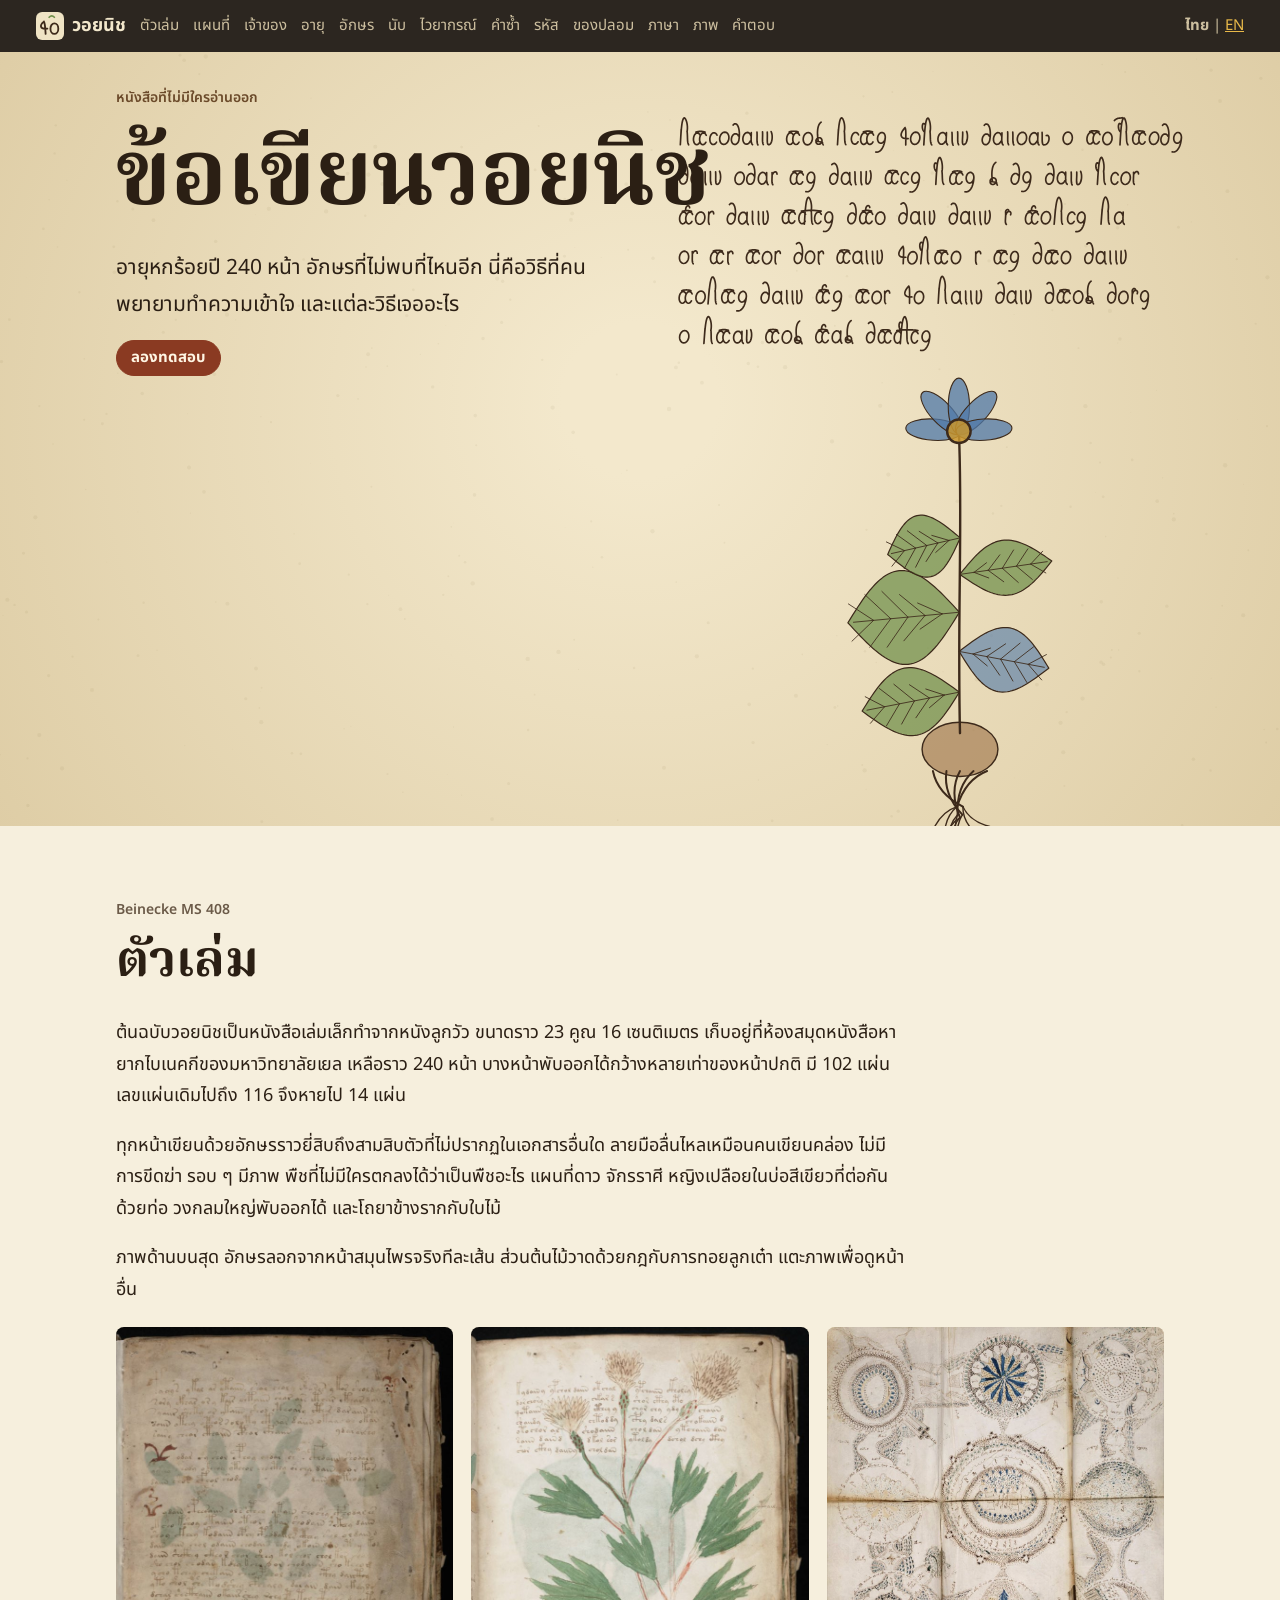
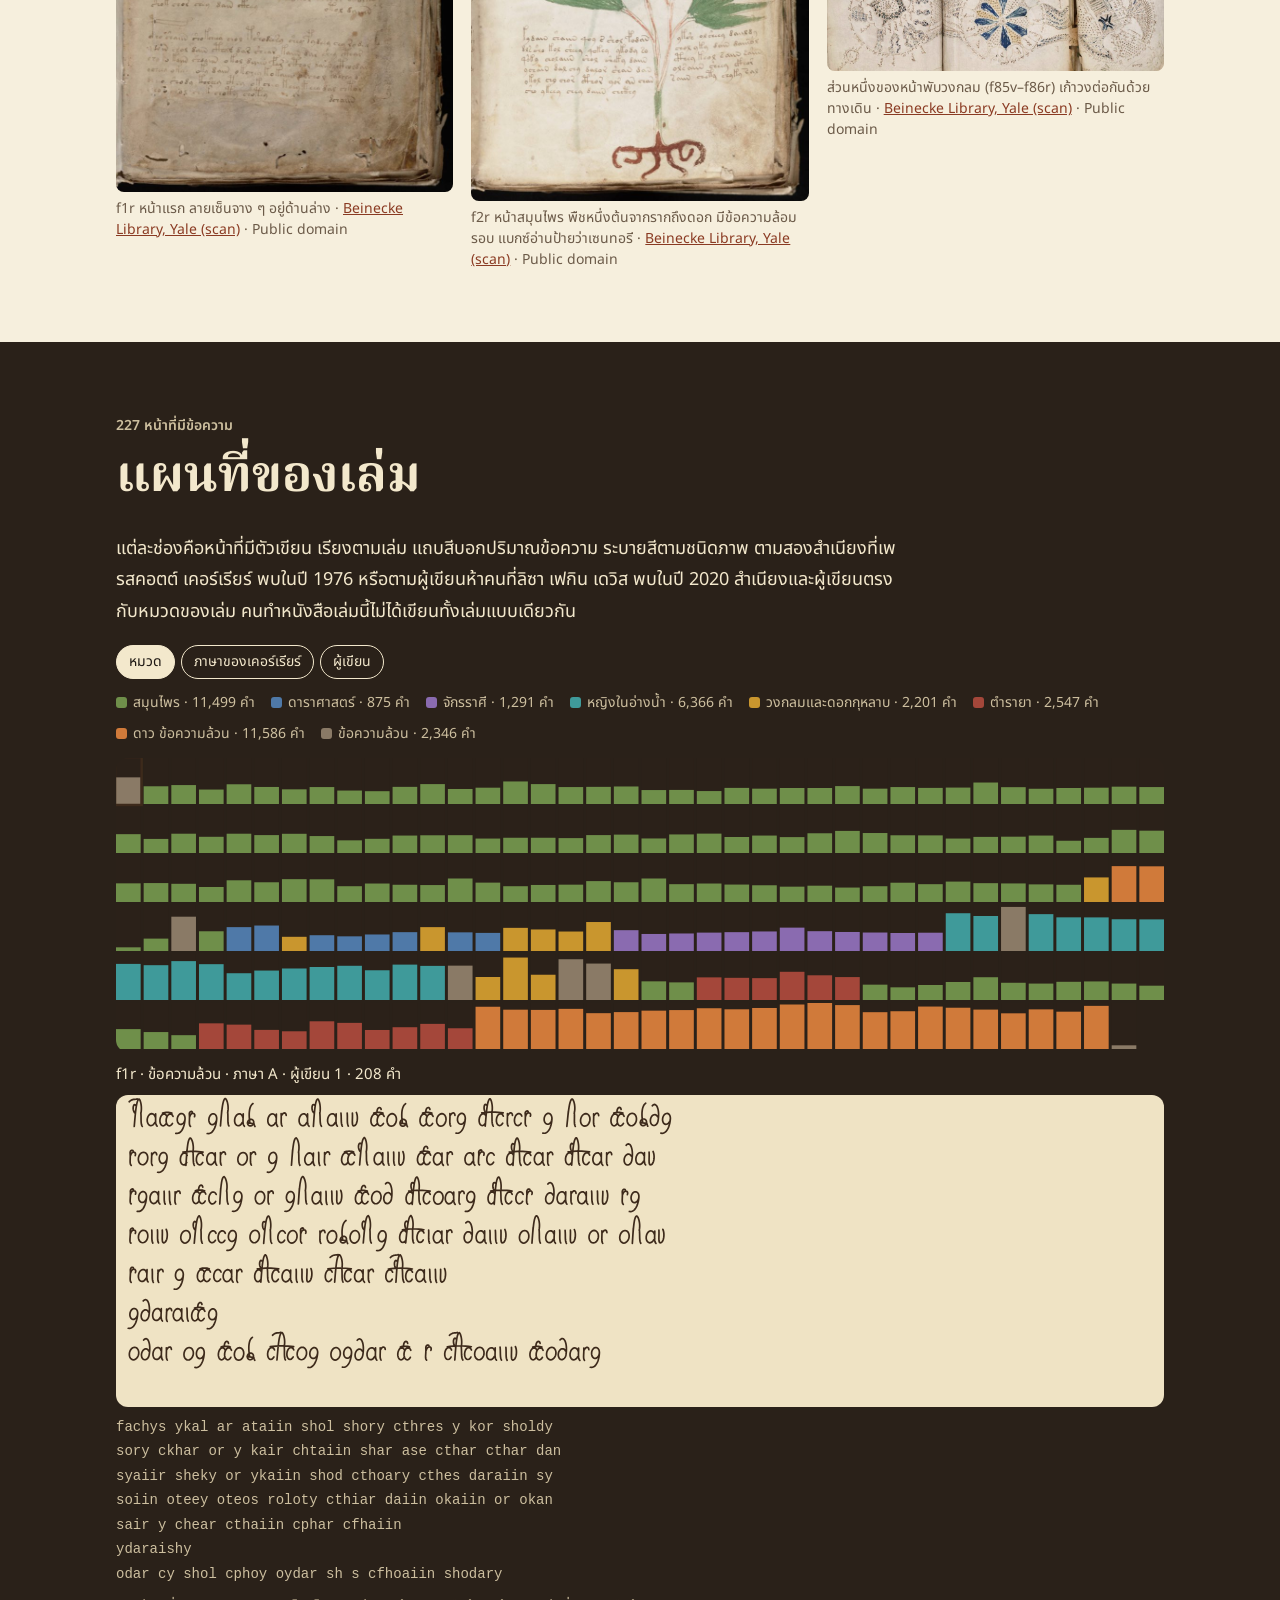
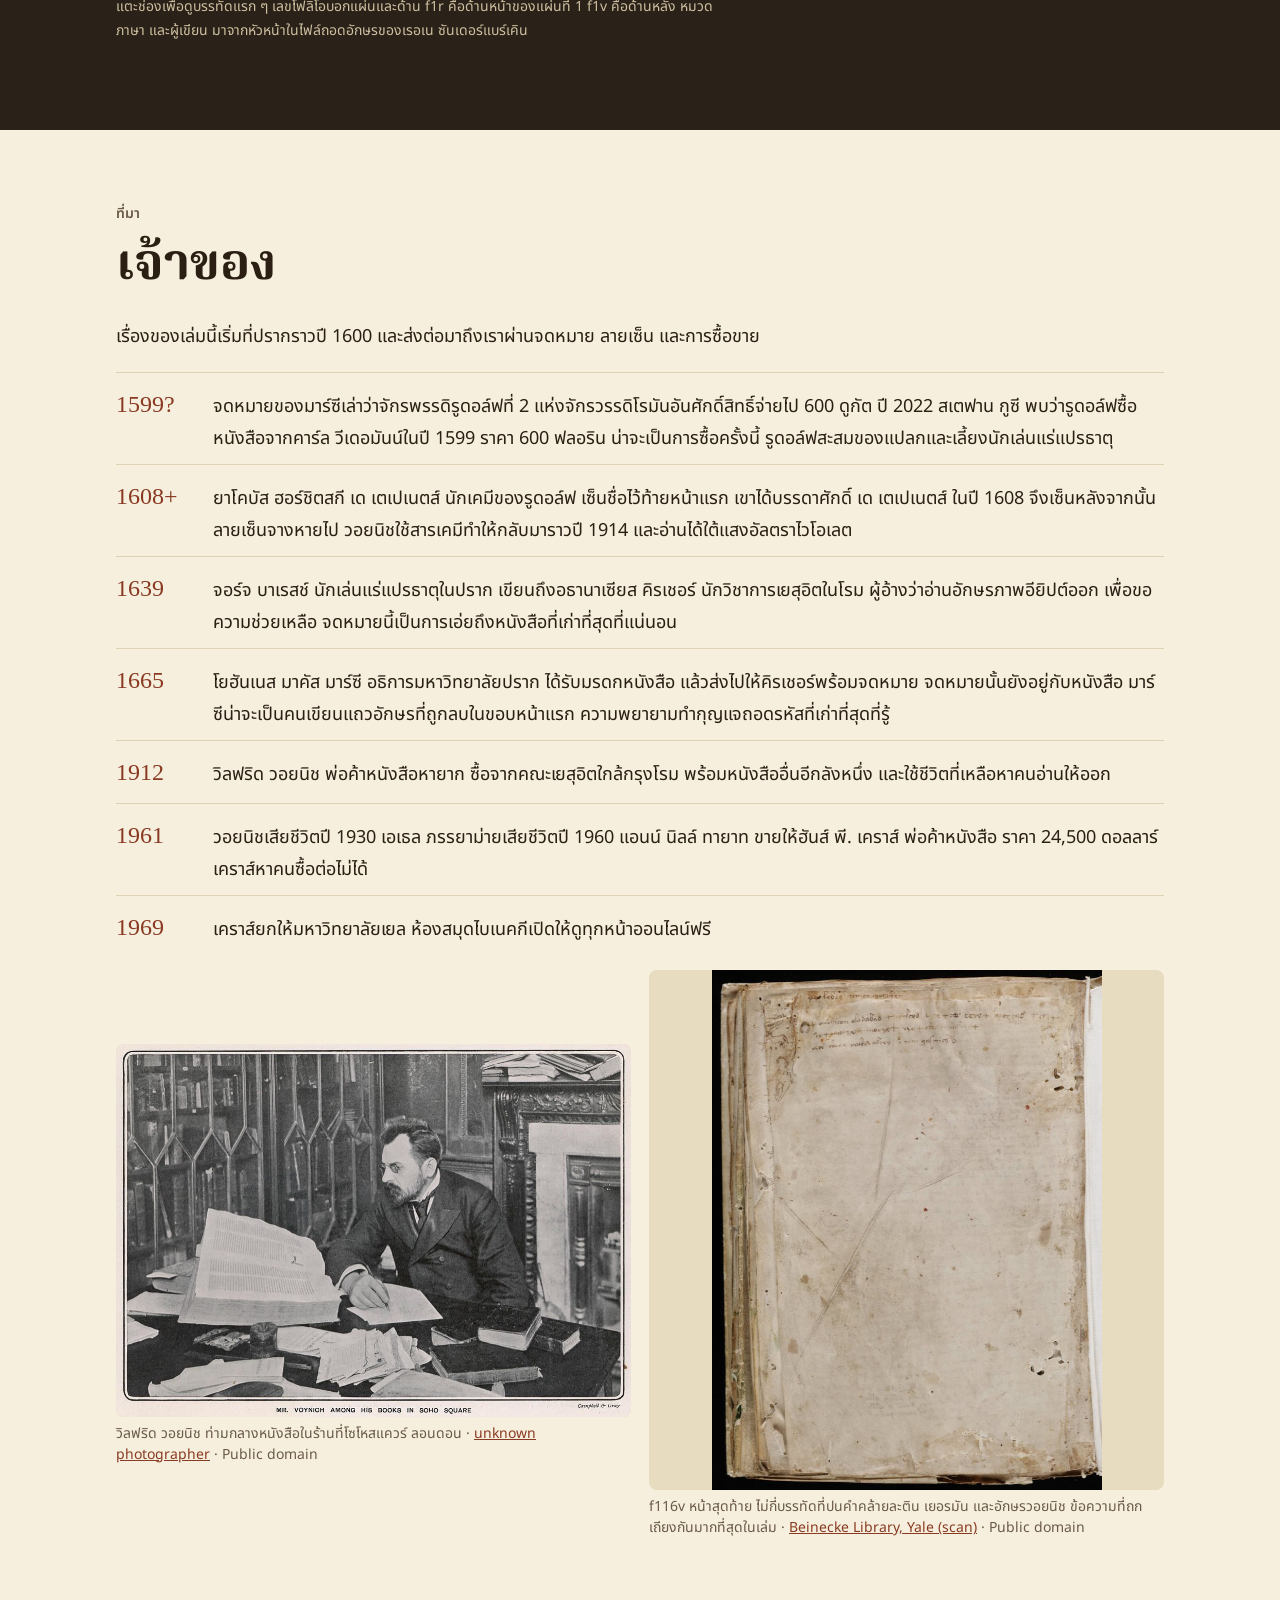
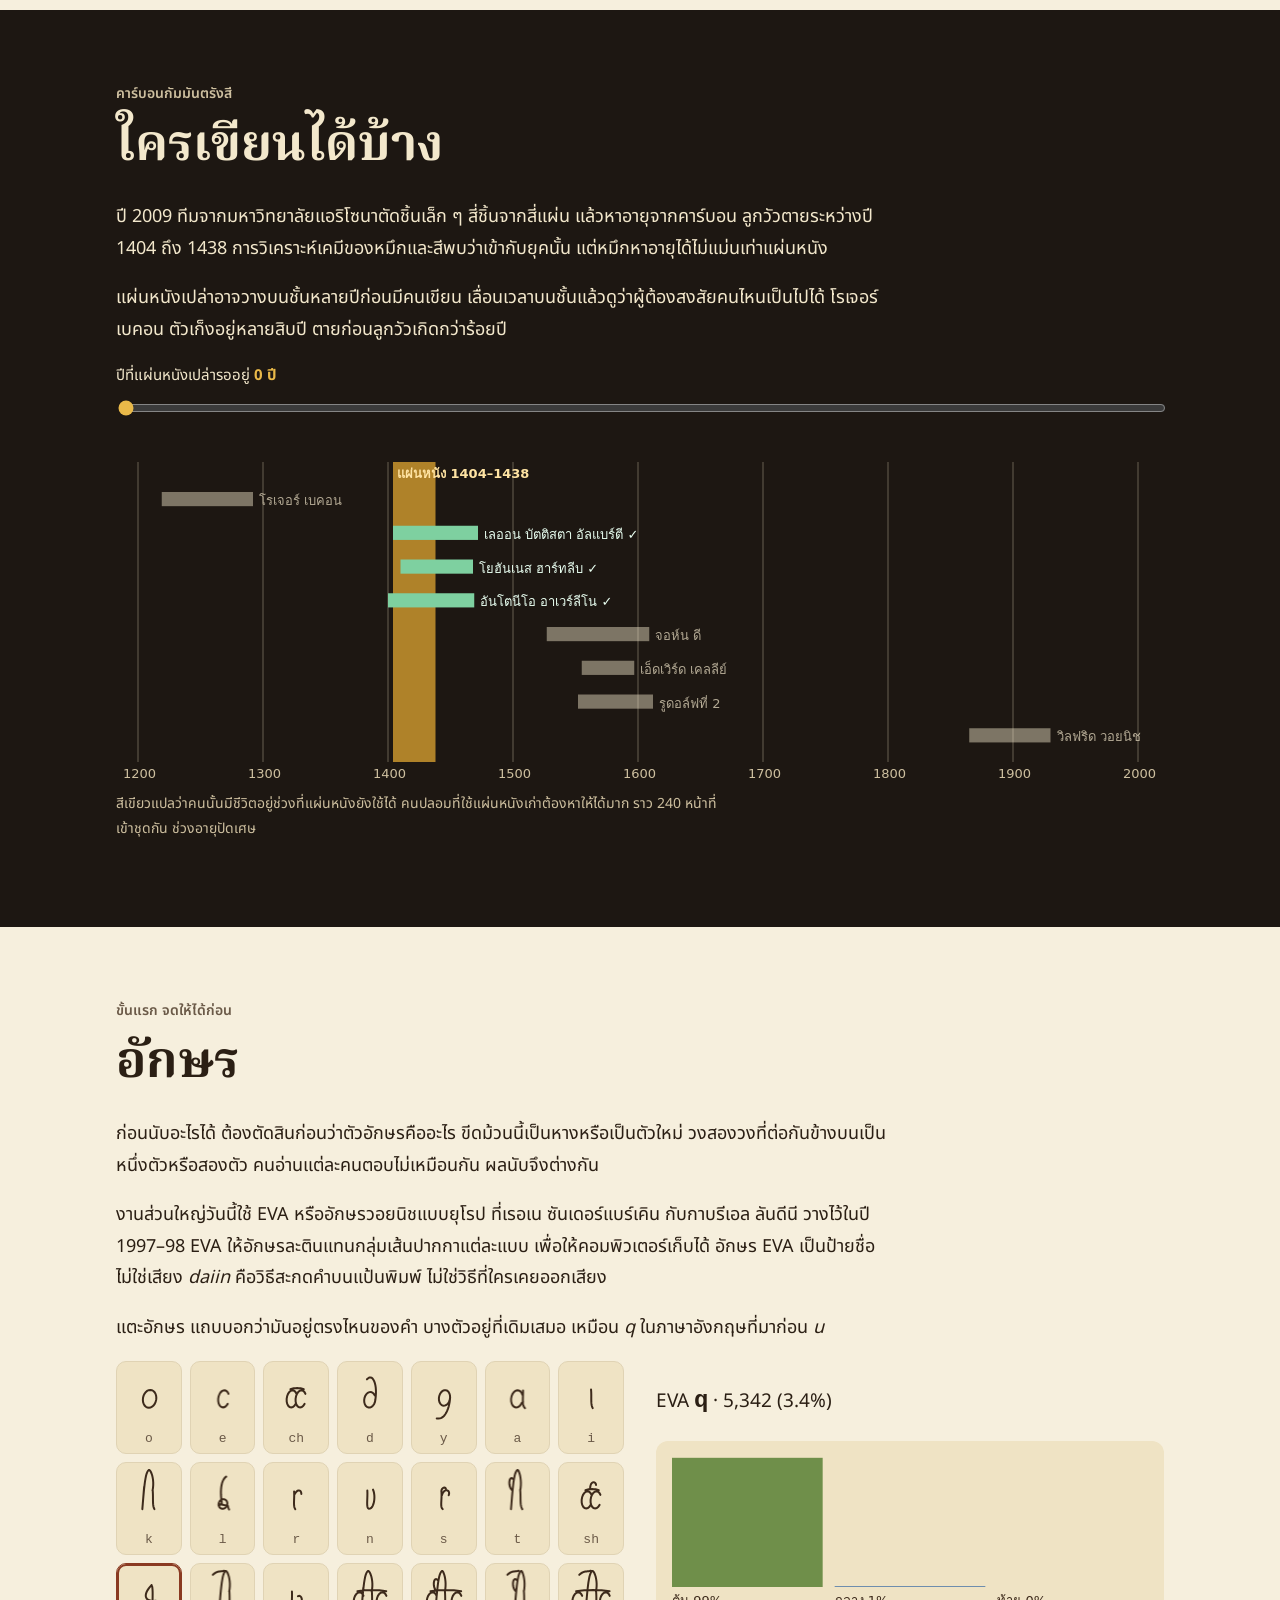
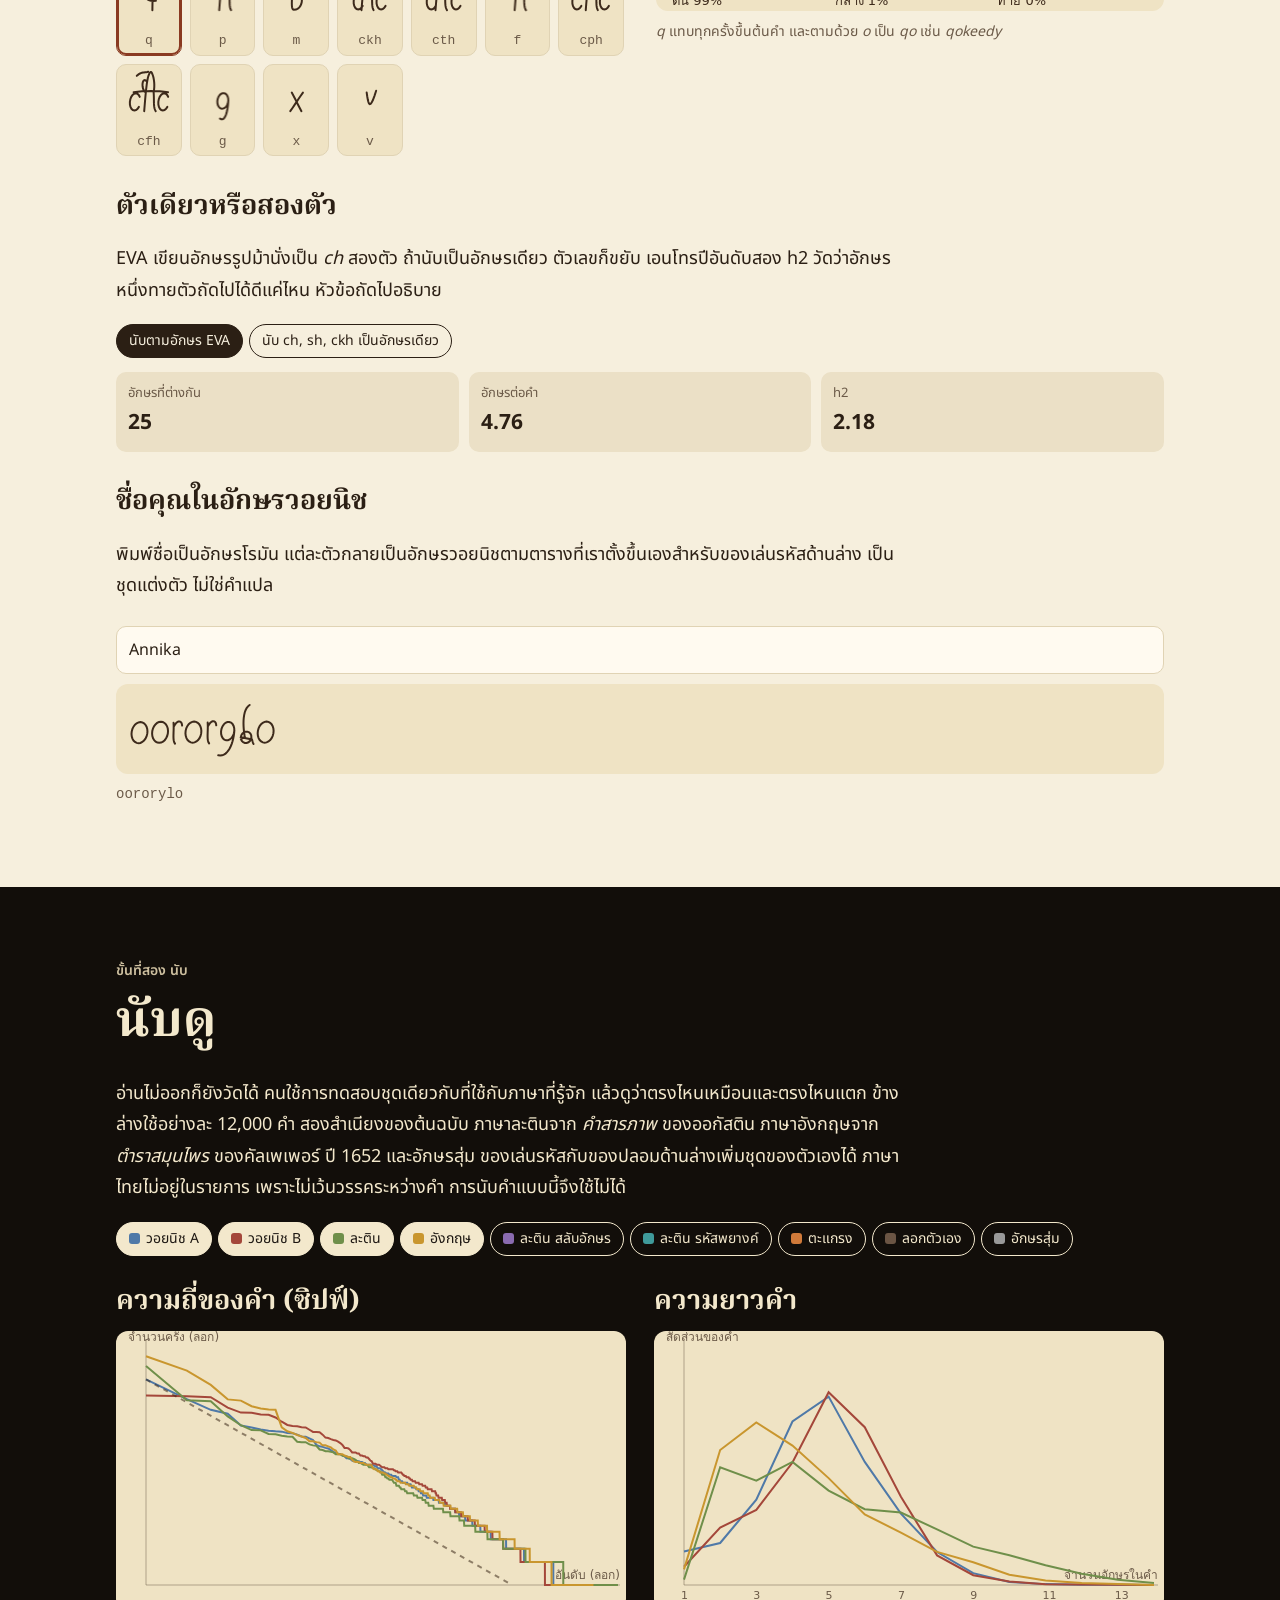
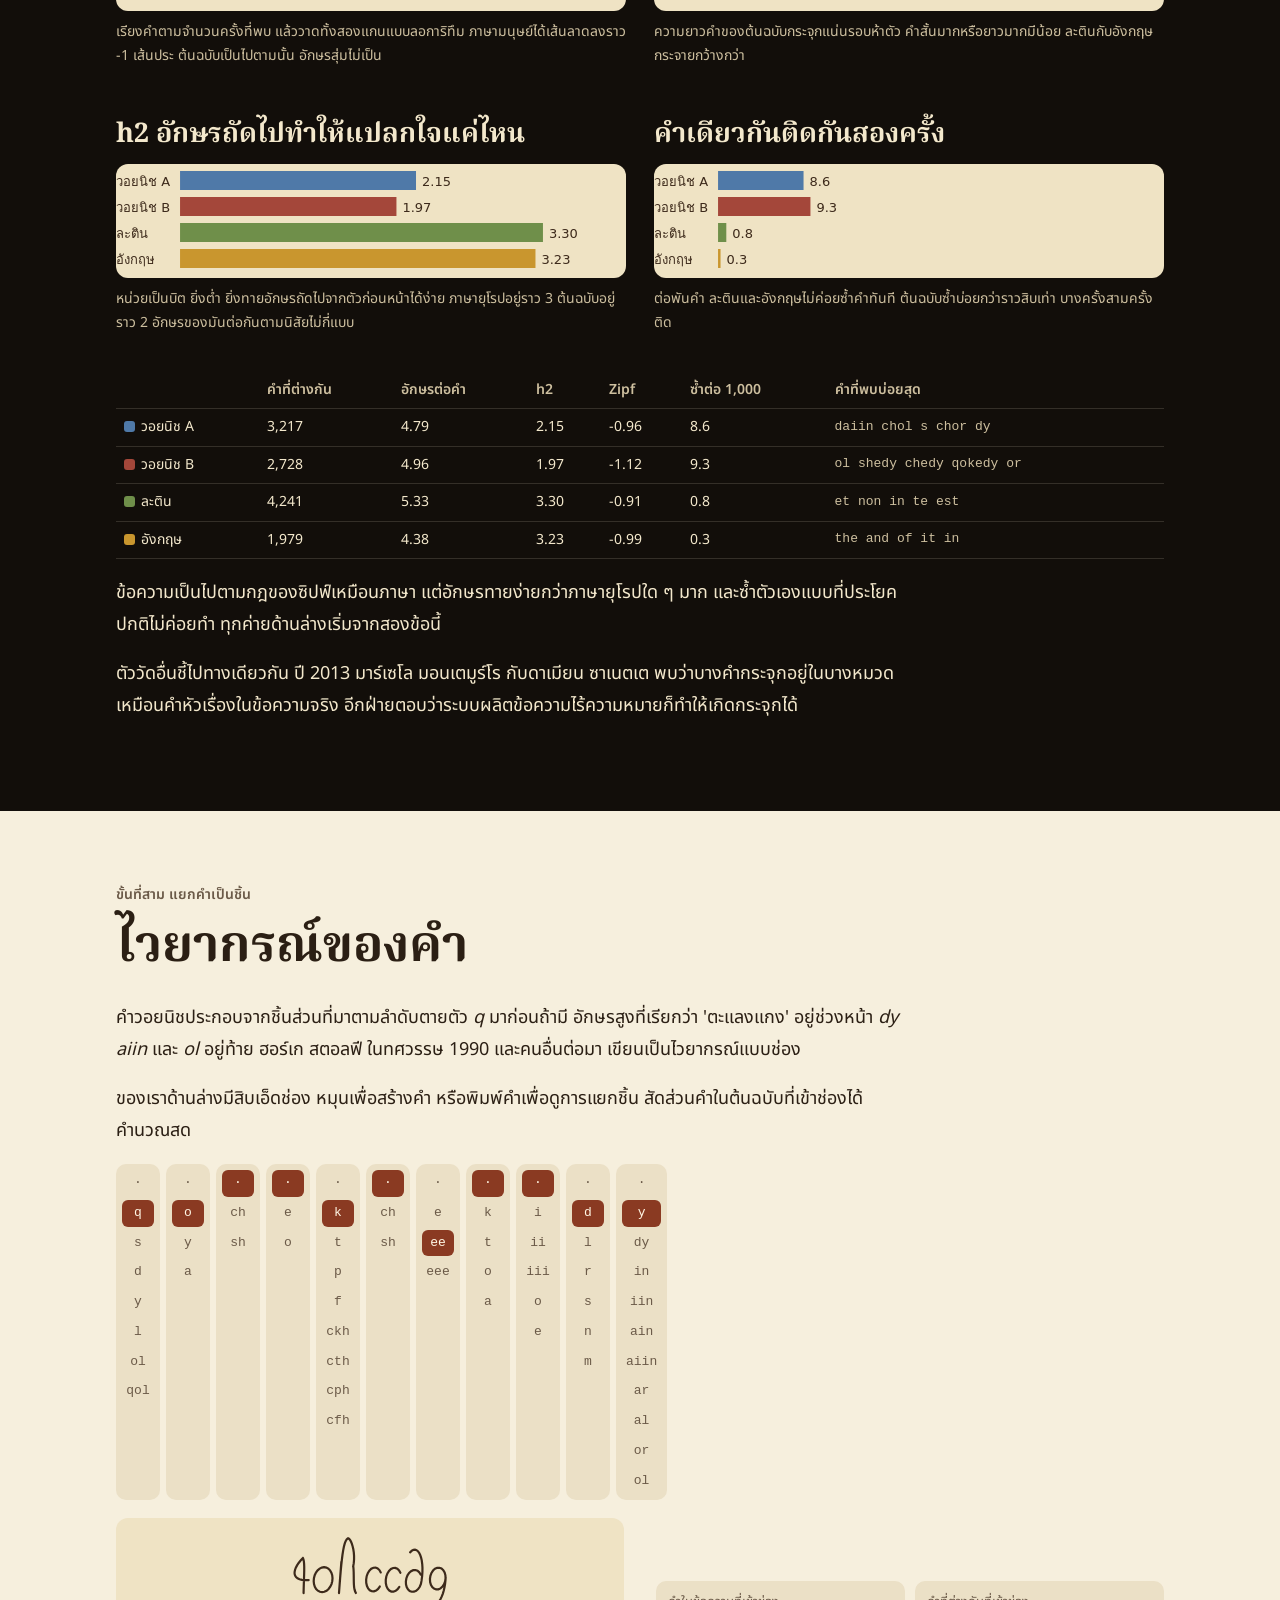
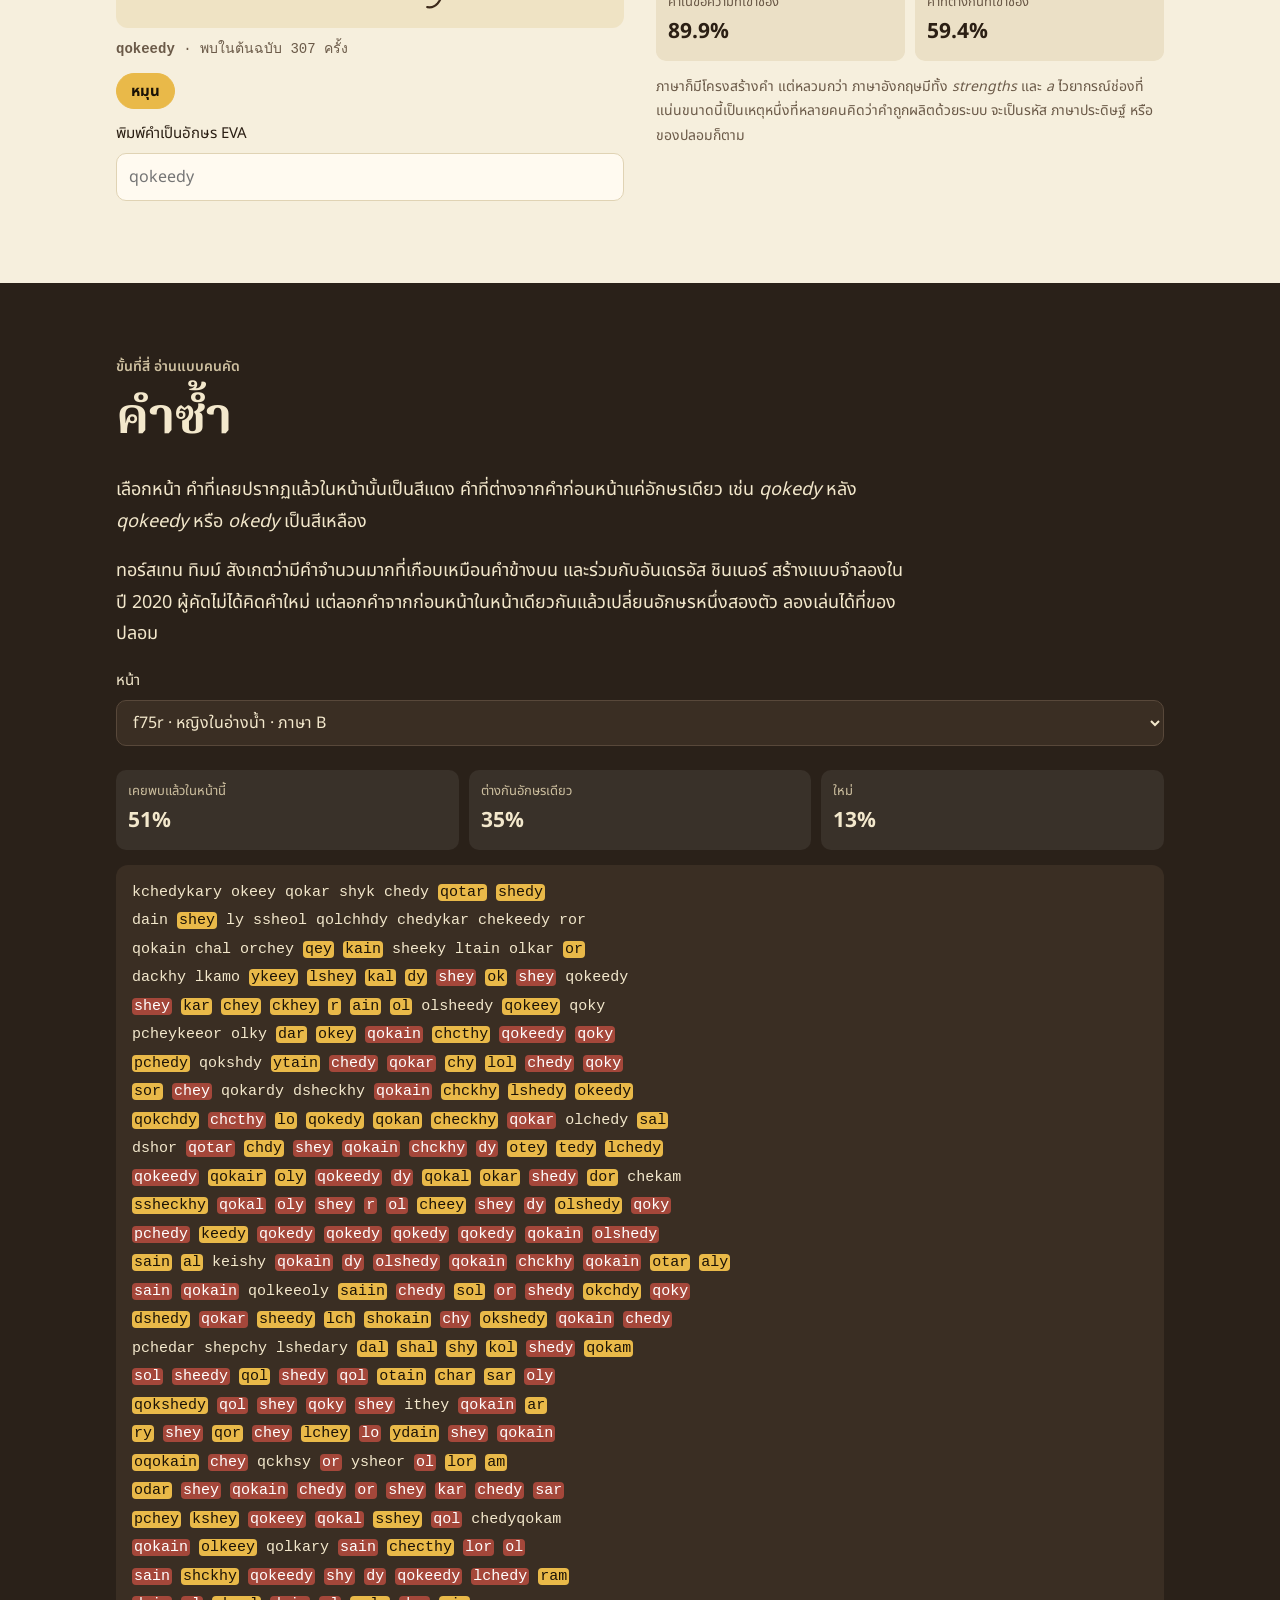
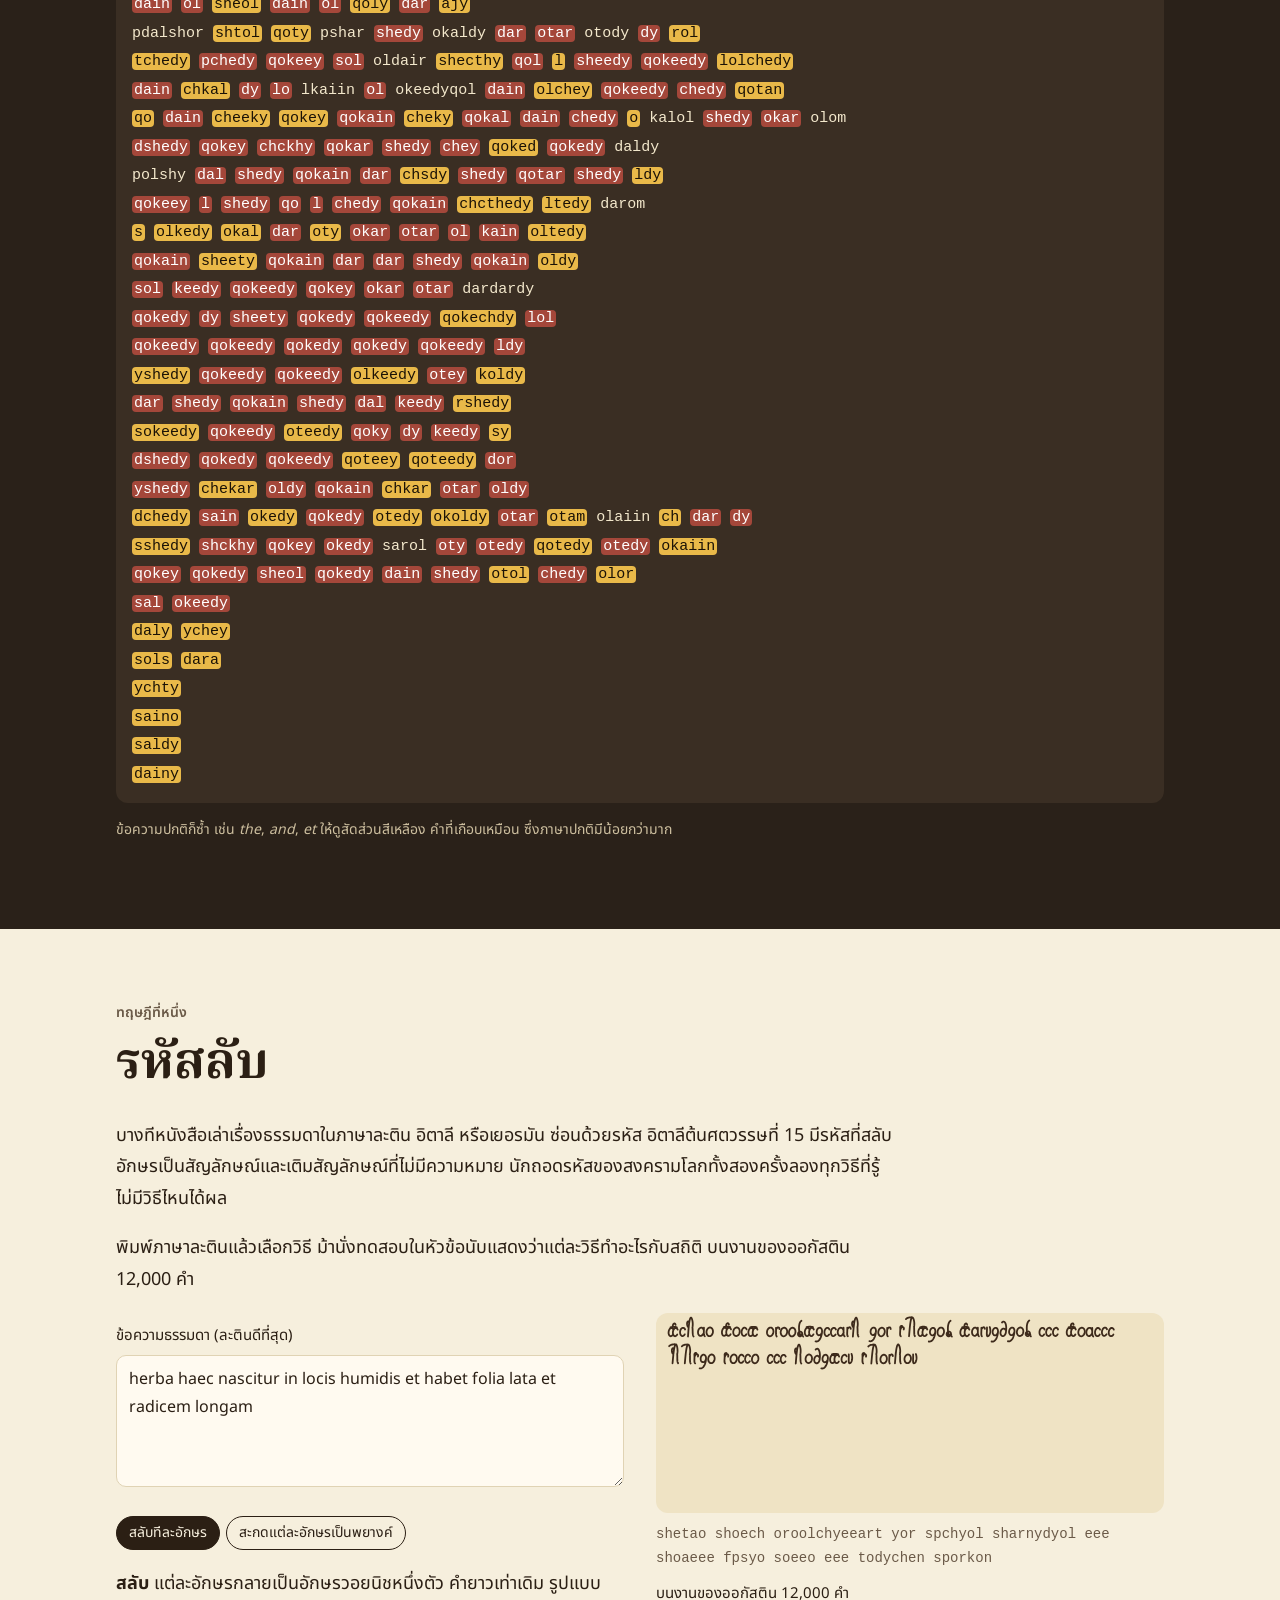
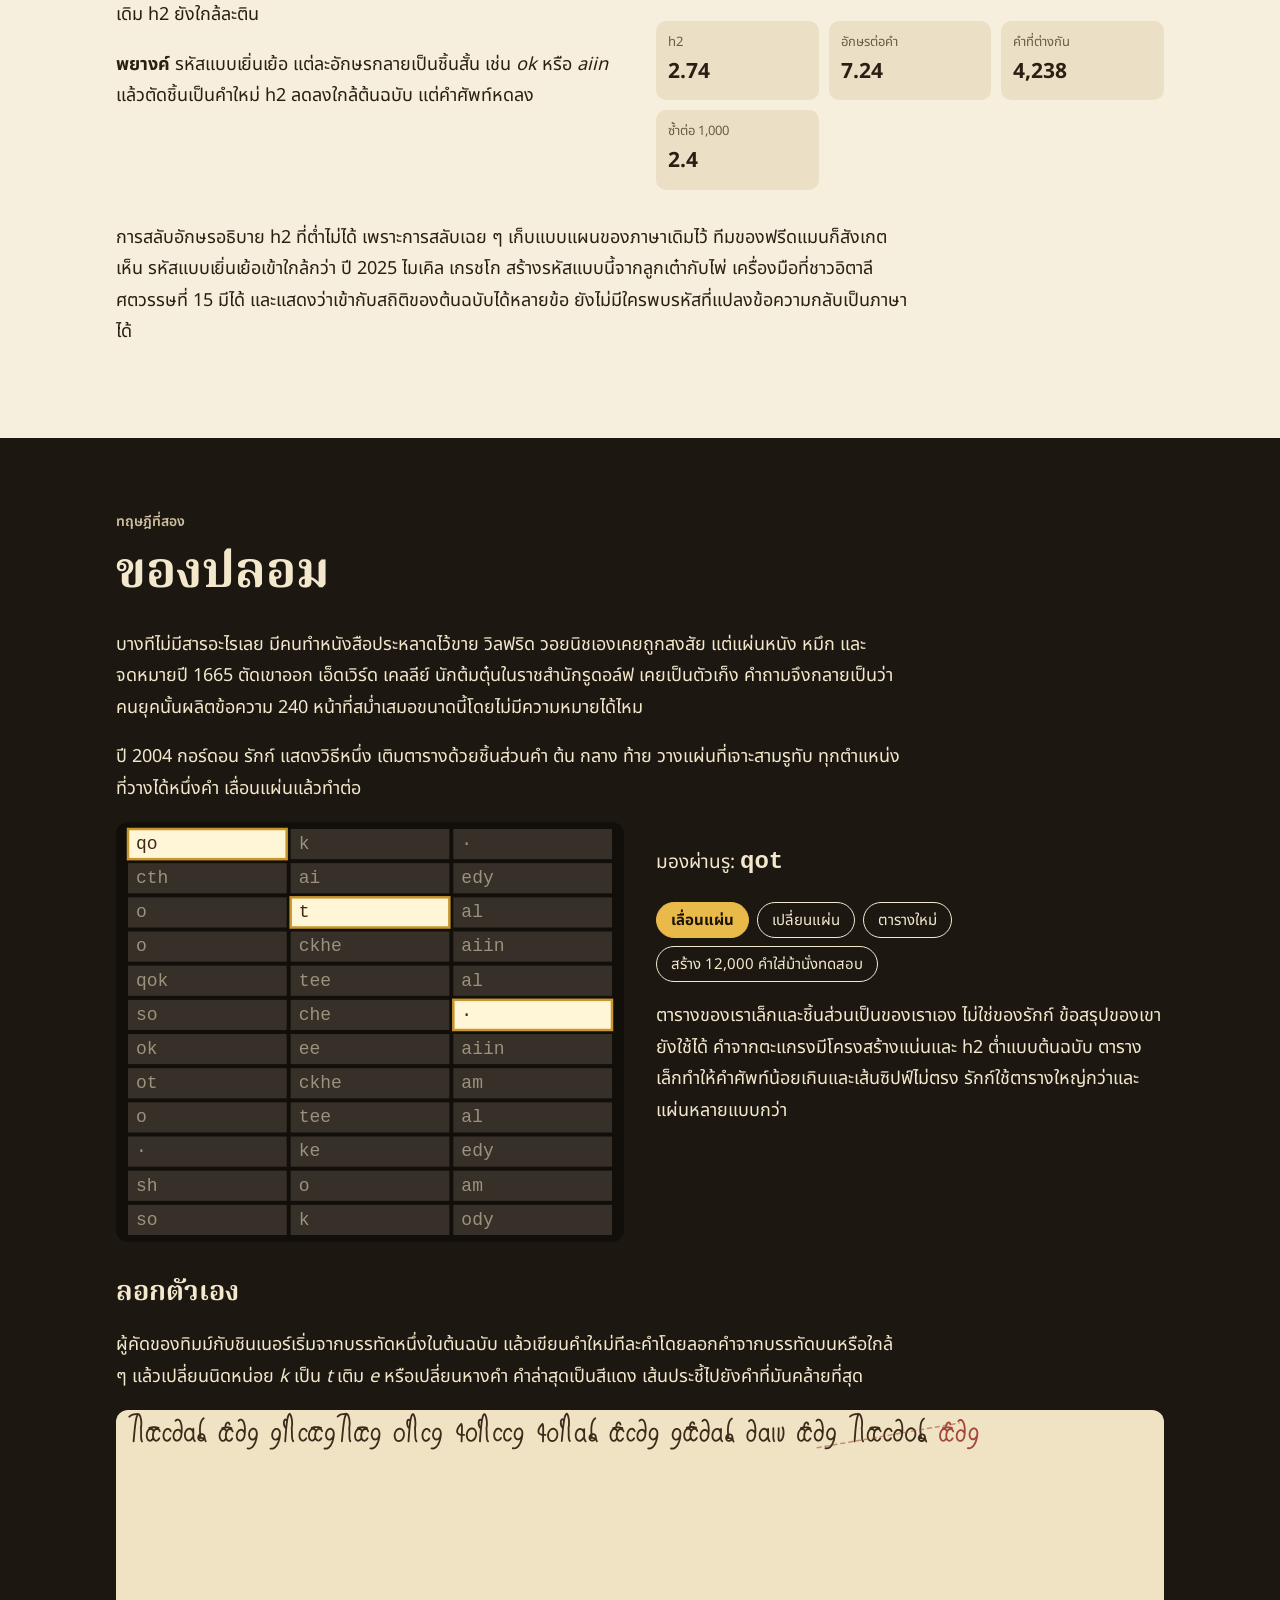
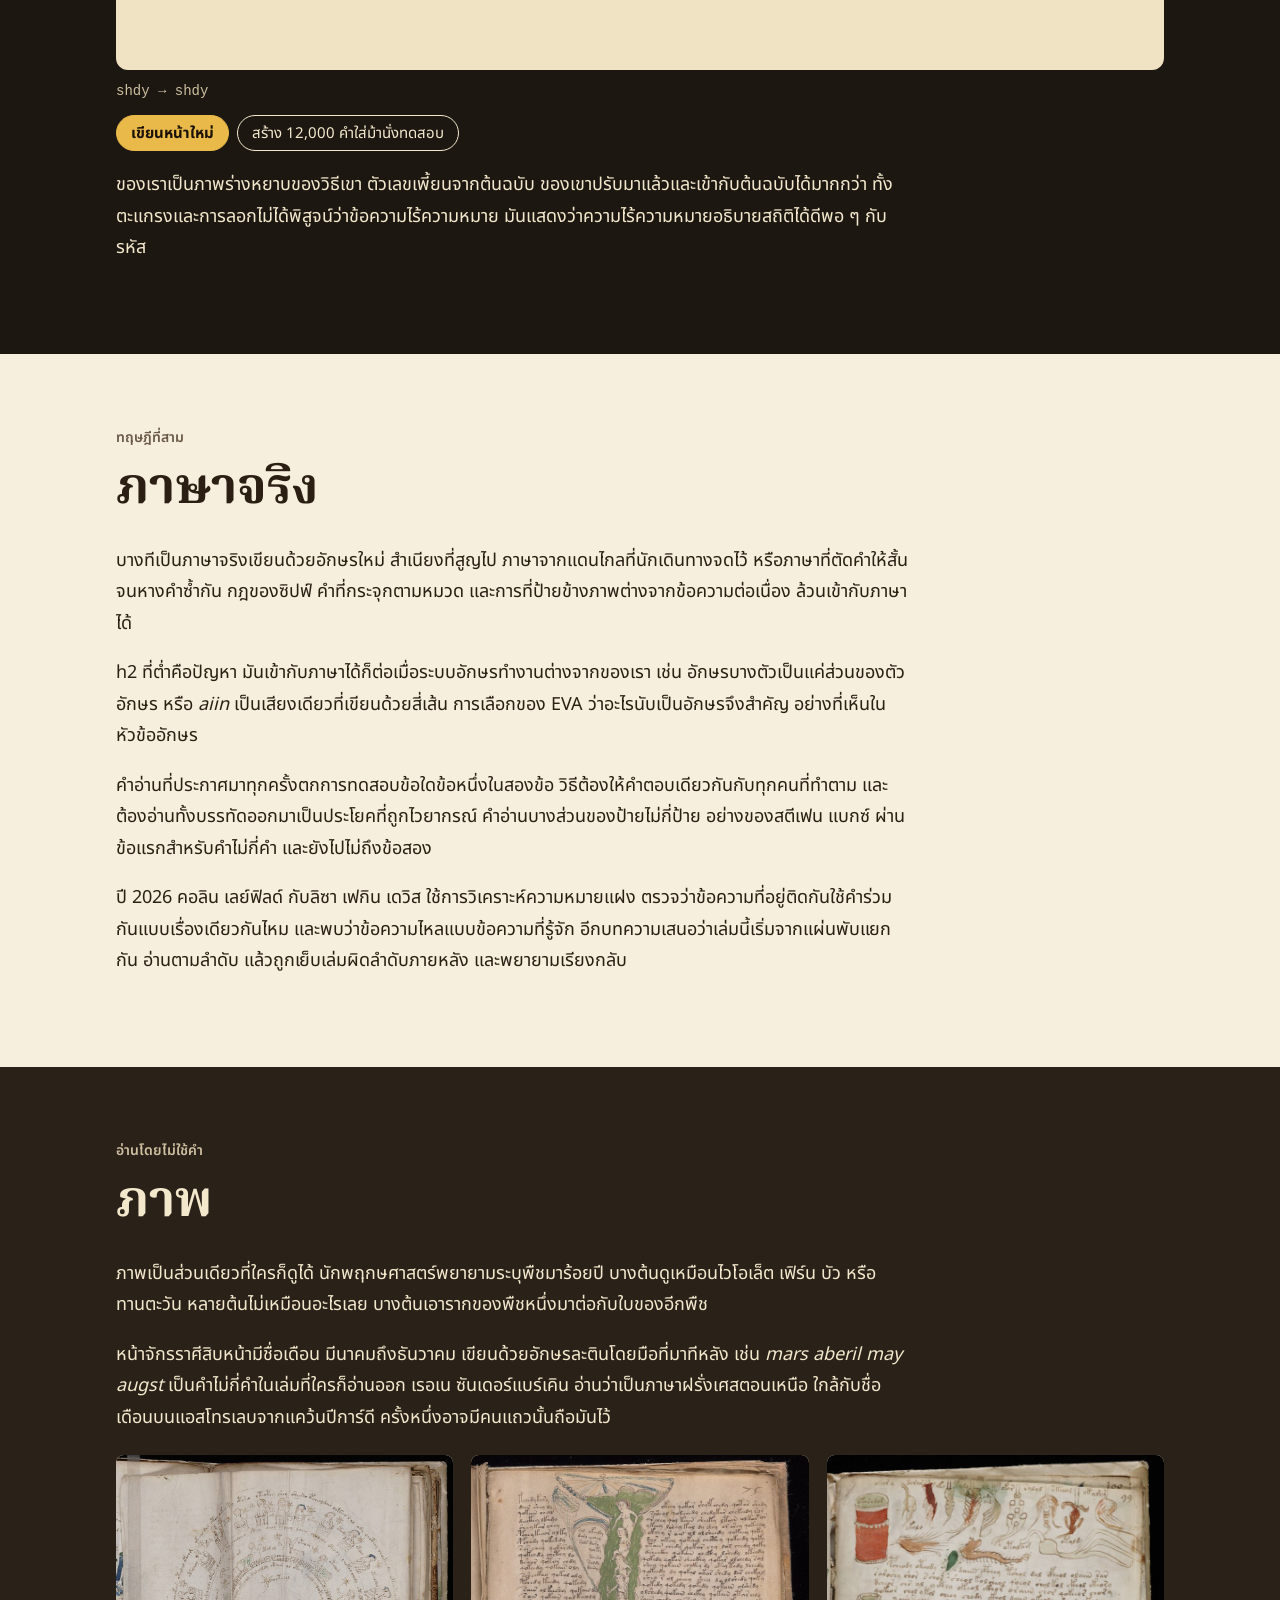
==== docs/th/index.html @ 83913197 "The Voynich Manuscript: how people try to read it" ====
<!doctype html><html lang="th" translate="no" class="notranslate"><head>
<meta charset="utf-8"><meta name="viewport" content="width=device-width,initial-scale=1">
<meta name="google" content="notranslate"><meta name="robots" content="notranslate">
<script>if(/[.]translate[.]goog$/.test(location.hostname))location.replace("https://"+location.hostname.slice(0,-15).replace(/--/g,"~").replace(/-/g,".").replace(/~/g,"-")+location.pathname+location.search.replace(/([?&])_x_tr_[^&]*/g,"$1").replace(/[?&]+$/,"").replace(/[?]&+/,"?")+location.hash)</script>
<title>ข้อเขียนวอยนิช · The Voynich Manuscript</title>
<meta name="description" content="คนพยายามอ่านต้นฉบับวอยนิชอย่างไร หนังสือศตวรรษที่ 15 ในอักษรที่ไม่มีใครอ่านออก ตัวหนังสือ เจ้าของ อายุ และการทดสอบที่คนใช้กับข้อความ พร้อมของเล่นสด การถอดอักษร นับคำ ไวยากรณ์คำ คำซ้ำ รหัส และของปลอม ภาษาไทยและอังกฤษ">
<meta name="theme-color" content="#1d1712">
<link rel="canonical" href="https://nanobotco.github.io/voynich/th/">
<link rel="alternate" hreflang="en" href="https://nanobotco.github.io/voynich/"><link rel="alternate" hreflang="th" href="https://nanobotco.github.io/voynich/th/"><link rel="alternate" hreflang="x-default" href="https://nanobotco.github.io/voynich/">
<meta property="og:type" content="website"><meta property="og:site_name" content="The Voynich Manuscript · ข้อเขียนวอยนิช">
<meta property="og:title" content="ข้อเขียนวอยนิช"><meta property="og:description" content="คนพยายามอ่านต้นฉบับวอยนิชอย่างไร หนังสือศตวรรษที่ 15 ในอักษรที่ไม่มีใครอ่านออก ตัวหนังสือ เจ้าของ อายุ และการทดสอบที่คนใช้กับข้อความ พร้อมของเล่นสด การถอดอักษร นับคำ ไวยากรณ์คำ คำซ้ำ รหัส และของปลอม ภาษาไทยและอังกฤษ"><meta property="og:url" content="https://nanobotco.github.io/voynich/th/">
<meta property="og:image" content="https://nanobotco.github.io/voynich/card.jpg"><meta property="og:image:secure_url" content="https://nanobotco.github.io/voynich/card.jpg"><meta property="og:image:type" content="image/jpeg">
<meta property="og:image:width" content="1200"><meta property="og:image:height" content="630">
<meta property="og:image:alt" content="หน้าอักษรวอยนิชวาดข้างภาพพืชระบายสี พร้อมชื่อ ต้นฉบับวอยนิช">
<meta property="og:locale" content="th_TH"><meta property="og:locale:alternate" content="en_US">
<meta name="twitter:card" content="summary_large_image"><meta name="twitter:image" content="https://nanobotco.github.io/voynich/card.jpg">
<link rel="icon" href="../icon.svg" type="image/svg+xml">
<link rel="alternate" type="text/plain" href="https://nanobotco.github.io/voynich/llms.txt" title="llms.txt">
<link rel="preconnect" href="https://fonts.googleapis.com"><link rel="preconnect" href="https://fonts.gstatic.com" crossorigin>
<link href="https://fonts.googleapis.com/css2?family=IM+Fell+English:ital@0;1&family=Noto+Sans+Thai:wght@400;600;700&family=Noto+Serif+Thai:wght@600;700&display=swap" rel="stylesheet">
<script>if(/[?&]card/.test(location.search))document.documentElement.classList.add("card")</script>
<style>:root{--night:#1d1712;--rock:#2a2119;--ink:#f3e8cc;--dim:#cdbf9f;--lamp:#e9b949;--vellum:#efe3c4;--paper:#f6efdd;--text:#2b1f14;--mute:#6b5a48;--rule:#e0d3b4;--green:#6f8f4a;--blue:#4f79a8;--red:#a4473a}
*{box-sizing:border-box}
html{scroll-behavior:smooth;-webkit-text-size-adjust:100%}
body{margin:0;background:var(--paper);color:var(--text);font:17px/1.6 "Noto Sans Thai",system-ui,-apple-system,"Segoe UI",sans-serif;overflow-x:hidden}
html[lang=th] body{font-size:18px;line-height:1.75}
a{color:#8a3a22}
h1,h2,h3{font-family:"IM Fell English","Noto Serif Thai",Georgia,serif;font-weight:400;line-height:1.12;margin:0 0 .4em}
html[lang=th] h1,html[lang=th] h2,html[lang=th] h3{font-family:"Noto Serif Thai","IM Fell English",serif;font-weight:700;line-height:1.35}
h2{font-size:clamp(30px,4.8vw,50px)}
h3{font-size:clamp(21px,2.4vw,27px);margin-top:1.2em}
.in{max-width:1080px;margin:0 auto;padding:0 16px}
.kick{font-size:14px;letter-spacing:.06em;text-transform:uppercase;color:var(--mute);margin:0 0 .5em;font-weight:600}
html[lang=th] .kick{text-transform:none;letter-spacing:0}
.sec{padding:72px 0}
.sec p{max-width:44em}
.dark,.night,.rock{color:var(--ink)}
.dark{background:var(--night)}
.night{background:#120e0a}
.rock{background:var(--rock)}
.dark a,.night a,.rock a{color:var(--lamp)}
.dark .kick,.night .kick,.rock .kick{color:var(--dim)}
canvas{display:block;width:100%;touch-action:pan-y}
.cv{border-radius:12px}
.note{font-size:14px;color:var(--mute);margin-top:.6em}
.dark .note,.night .note,.rock .note{color:var(--dim)}
header.top{position:sticky;top:0;z-index:20;background:rgba(29,23,18,.93);backdrop-filter:blur(8px);-webkit-backdrop-filter:blur(8px);color:var(--ink);transition:transform .25s}
header.top .in{display:flex;align-items:center;gap:14px;min-height:52px;max-width:1240px}
.brand{display:flex;align-items:center;gap:8px;color:var(--ink);text-decoration:none;font-weight:700;white-space:nowrap}
header.top nav{display:flex;gap:14px;overflow-x:auto;scrollbar-width:none;flex:1;font-size:15px}
header.top nav::-webkit-scrollbar{display:none}
header.top nav a{color:var(--dim);text-decoration:none;white-space:nowrap;padding:6px 0}
header.top nav a:hover{color:var(--lamp)}
.lang{white-space:nowrap;font-size:15px;color:var(--dim)}
.lang a{color:var(--lamp)}
body.nav-away header.top{transform:translateY(-100%)}
@media (max-width:720px){.brand span{display:none}}
.hero{position:relative;background:var(--vellum);color:var(--text);overflow:hidden}
.hero canvas{height:min(86vh,800px);min-height:560px;border-radius:0;cursor:pointer}
.hero-t{position:absolute;left:0;right:0;top:0;padding:34px 16px 0;max-width:1080px;margin:0 auto;pointer-events:none}
.hero-t h1{font-size:clamp(44px,7.5vw,92px);margin:0;max-width:9em;color:#2b1f14}
.hero-t .kick{color:#6b4a2a}
.hero-t .lede{font-size:clamp(17px,2.1vw,21px);max-width:24em;margin:.4em 0 0}
.hero-t .go{pointer-events:auto;margin-top:16px}
.hero-t .go a{text-decoration:none;display:inline-block}
@media (max-width:720px){.hero-t .lede{max-width:none}}
.pill{font:inherit;font-size:15px;border:1.5px solid currentColor;background:transparent;color:inherit;border-radius:999px;padding:6px 14px;cursor:pointer;min-height:36px;line-height:1.4}
.pill.hot{background:var(--lamp);color:#1b1206;border-color:var(--lamp);font-weight:700}
.hero .pill.hot{background:#8a3a22;border-color:#8a3a22;color:#fff6e4}
.pill[aria-pressed=true]{background:var(--ink);color:var(--night);border-color:var(--ink)}
.sec:not(.dark):not(.night):not(.rock) .pill[aria-pressed=true]{background:var(--text);color:var(--paper);border-color:var(--text)}
.btns{display:flex;flex-wrap:wrap;gap:8px;margin:12px 0}
.seg{display:flex;flex-wrap:wrap;gap:6px;margin:8px 0 12px}
.seg .pill{font-size:14px;padding:5px 12px;min-height:34px}
.chips .pill i,.legend i,.btab i{display:inline-block;width:11px;height:11px;border-radius:3px;margin-right:6px;vertical-align:-1px}
.legend{display:flex;flex-wrap:wrap;gap:6px 16px;font-size:14px;margin:4px 0 12px;color:var(--dim)}
.two{display:grid;grid-template-columns:1fr 1fr;gap:32px;align-items:center}
.two.top{align-items:start}
@media (max-width:860px){.two{grid-template-columns:1fr}}
.readout{display:grid;grid-template-columns:repeat(auto-fit,minmax(120px,1fr));gap:10px;margin:14px 0}
.readout div{background:rgba(255,255,255,.07);border-radius:10px;padding:10px 12px;min-width:0}
.sec:not(.dark):not(.night):not(.rock) .readout div{background:#ebe0c6}
.readout span{display:block;font-size:13px;color:var(--dim)}
.sec:not(.dark):not(.night):not(.rock) .readout span{color:var(--mute)}
.readout b{font-size:21px;font-variant-numeric:tabular-nums;overflow-wrap:anywhere}
input[type=range]{width:100%;accent-color:var(--lamp);min-height:32px}
label.lab,p.lab{display:block;font-size:15px;margin:10px 0 0}
label.lab b{font-variant-numeric:tabular-nums;color:var(--lamp)}
.txt{font:inherit;font-size:16px;width:100%;padding:9px 12px;border-radius:10px;border:1.5px solid var(--rule);background:#fffaf0;color:var(--text);margin:6px 0 10px}
.rock .txt,.dark .txt{background:#3a2e23;color:var(--ink);border-color:#58483a}
textarea.txt{resize:vertical}
.eva,.eva1{font-family:ui-monospace,Menlo,Consolas,monospace;font-size:14px;overflow-wrap:anywhere;white-space:pre-wrap;color:var(--dim);margin:.6em 0}
.sec:not(.dark):not(.night):not(.rock) .eva1{color:var(--mute)}
.mapcv{background:transparent;height:300px}
.pagecv{height:200px;margin-top:6px}
.datecv{height:340px;margin-top:10px}
.glyphs{display:grid;grid-template-columns:repeat(auto-fill,minmax(64px,1fr));gap:8px}
.gl{font:inherit;background:var(--vellum);border:1.5px solid var(--rule);border-radius:10px;padding:4px 4px 2px;cursor:pointer;color:var(--text)}
.gl canvas{height:62px}
.gl span{display:block;font-family:ui-monospace,Menlo,monospace;font-size:13px;color:var(--mute)}
.gl[aria-pressed=true]{border-color:#8a3a22;box-shadow:0 0 0 2px #8a3a22 inset}
.gbig{font-size:19px}
.gbig b{font-family:ui-monospace,Menlo,monospace;font-size:24px}
.gpos{height:170px;background:var(--vellum)}
.namecv{height:90px}
.chart{height:280px;background:var(--vellum)}
.barcv{height:120px;background:var(--vellum);padding:0}
.bgrid{display:grid;grid-template-columns:1fr 1fr;gap:18px 28px;margin-top:12px}
@media (max-width:860px){.bgrid{grid-template-columns:1fr}}
.bgrid h3{margin-top:.6em}
.tabwrap{overflow-x:auto;margin-top:22px}
.btab{border-collapse:collapse;font-size:14px;min-width:640px;width:100%;font-variant-numeric:tabular-nums}
.btab th,.btab td{text-align:left;padding:6px 8px;border-bottom:1px solid rgba(243,232,204,.15)}
.btab th{color:var(--dim);font-weight:600}
.btab .top{font-family:ui-monospace,Menlo,monospace;font-size:13px;color:var(--dim)}
.slots{display:flex;flex-wrap:wrap;gap:6px;margin:14px 0 18px}
.slot{display:flex;flex-direction:column;gap:3px;background:#ebe0c6;border-radius:10px;padding:6px;min-width:44px}
.slot span{font-family:ui-monospace,Menlo,monospace;font-size:13px;text-align:center;padding:2px 4px;border-radius:6px;color:var(--mute)}
.slot span.on{background:#8a3a22;color:#fff6e4}
.slotcv{height:110px}
.reptext{font-family:ui-monospace,Menlo,monospace;font-size:15px;line-height:1.9;background:#3a2e23;border-radius:12px;padding:14px 16px;overflow-wrap:anywhere;max-width:none!important}
.reptext b{font-weight:400;border-radius:4px;padding:0 2px}
.reptext .same{background:#a4473a;color:#fff}
.reptext .near{background:#e9b949;color:#1b1206}
.ciphcv{height:200px}
.grillecv{height:420px;background:#120e0a}
.sccv{height:260px}
.ph{display:grid;gap:18px;margin-top:22px}
.ph.three{grid-template-columns:repeat(auto-fit,minmax(260px,1fr))}
.ph.two{grid-template-columns:repeat(auto-fit,minmax(280px,1fr))}
.ph figure{margin:0}
.ph img{width:100%;height:auto;max-height:520px;object-fit:contain;border-radius:8px;display:block;background:#e8dcc0}
.ph figcaption{font-size:14px;color:var(--mute);margin-top:6px;line-height:1.5}
.rock .ph figcaption,.dark .ph figcaption{color:var(--dim)}
.tl{list-style:none;padding:0;margin:20px 0 0;display:grid;gap:10px}
.tl li{display:grid;grid-template-columns:4.6em 1fr;gap:14px;align-items:baseline;border-top:1px solid var(--rule);padding-top:10px}
.tl b{font-family:"IM Fell English",Georgia,serif;font-size:24px;font-weight:400;color:#8a3a22}
.claims{list-style:none;padding:0;margin:20px 0 0;display:grid;gap:12px}
.cl{display:grid;grid-template-columns:4.2em 1fr;gap:14px;align-items:baseline;border-left:4px solid var(--rule);padding:4px 0 4px 12px}
.cl b{font-family:"IM Fell English",Georgia,serif;font-size:24px;font-weight:400}
.cl h3{font-size:19px;margin:0 0 .2em;font-family:inherit;font-weight:700}
.cl p{margin:0;font-size:16px}
.cl.out{border-color:#a4473a}
.cl.open{border-color:#e9b949}
.cl.method{border-color:#6f8f4a}
.glos{display:grid;grid-template-columns:repeat(auto-fill,minmax(250px,1fr));gap:12px;margin-top:20px}
.glos div{background:#fffaf0;border:1px solid var(--rule);border-radius:12px;padding:12px 14px}
.glos b{display:block;font-size:19px;font-family:"IM Fell English","Noto Serif Thai",serif;font-weight:400}
html[lang=th] .glos b{font-weight:700}
.glos i{font-style:normal;color:var(--mute);font-size:14px}
.glos p{margin:.3em 0 0;font-size:15px}
.src{font-size:15px;padding-left:1.2em}
.src li{margin:.3em 0}
footer.bot{background:var(--night);color:var(--dim);padding:28px 0;font-size:14px}
footer.bot a{color:var(--lamp)}
.cardline{display:none;font-size:26px;color:#6b4a2a;margin-top:16px}
.cardline span{font-size:20px;color:#8a3a22}
html.card header.top,html.card main>section:not(.hero),html.card footer,html.card .go,html.card .lede{display:none}
html.card .hero canvas{height:100vh;min-height:0}
html.card .hero-t{padding-top:56px;padding-left:64px;max-width:none}
html.card .hero-t h1{font-size:92px}
html.card .cardline{display:block}
@media (prefers-reduced-motion:reduce){html{scroll-behavior:auto}}
</style>
</head><body>
<header class="top"><div class="in"><a class="brand" href="#top"><img src="../icon.svg" width="28" height="28" alt=""><span>วอยนิช</span></a>
<nav aria-label="หัวข้อ"><a href="#book">ตัวเล่ม</a><a href="#map">แผนที่</a><a href="#owners">เจ้าของ</a><a href="#date">อายุ</a><a href="#glyphs">อักษร</a><a href="#count">นับ</a><a href="#grammar">ไวยากรณ์</a><a href="#repeats">คำซ้ำ</a><a href="#cipher">รหัส</a><a href="#hoax">ของปลอม</a><a href="#language">ภาษา</a><a href="#pictures">ภาพ</a><a href="#claims">คำตอบ</a></nav>
<span class="lang"><b>ไทย</b> | <a href="../" hreflang="en">EN</a></span></div></header>
<main><section id="top" class="hero"><canvas id="scene" role="img" aria-label="หน้ากระดาษแบบต้นฉบับ พืชมีรากและใบ กับบรรทัดอักษรวอยนิชที่เขียนทีละเส้นจากหน้าจริง"></canvas>
<div class="hero-t"><p class="kick">หนังสือที่ไม่มีใครอ่านออก</p><h1>ข้อเขียนวอยนิช</h1><p class="lede">อายุหกร้อยปี 240 หน้า อักษรที่ไม่พบที่ไหนอีก นี่คือวิธีที่คนพยายามทำความเข้าใจ และแต่ละวิธีเจออะไร</p>
<p class="go"><a class="pill hot" href="#count">ลองทดสอบ</a></p>
<p class="cardline">The Voynich Manuscript · คนพยายามอ่านมันอย่างไร<br><span>nanobotco.github.io/voynich</span></p></div></section>
<section id="book" class="sec "><div class="in"><p class=kick>Beinecke MS 408</p><h2>ตัวเล่ม</h2><p>ต้นฉบับวอยนิชเป็นหนังสือเล่มเล็กทำจากหนังลูกวัว ขนาดราว 23 คูณ 16 เซนติเมตร เก็บอยู่ที่ห้องสมุดหนังสือหายากไบเนคกีของมหาวิทยาลัยเยล เหลือราว 240 หน้า บางหน้าพับออกได้กว้างหลายเท่าของหน้าปกติ มี 102 แผ่น เลขแผ่นเดิมไปถึง 116 จึงหายไป 14 แผ่น</p><p>ทุกหน้าเขียนด้วยอักษรราวยี่สิบถึงสามสิบตัวที่ไม่ปรากฏในเอกสารอื่นใด ลายมือลื่นไหลเหมือนคนเขียนคล่อง ไม่มีการขีดฆ่า รอบ ๆ มีภาพ พืชที่ไม่มีใครตกลงได้ว่าเป็นพืชอะไร แผนที่ดาว จักรราศี หญิงเปลือยในบ่อสีเขียวที่ต่อกันด้วยท่อ วงกลมใหญ่พับออกได้ และโถยาข้างรากกับใบไม้</p><p>ภาพด้านบนสุด อักษรลอกจากหน้าสมุนไพรจริงทีละเส้น ส่วนต้นไม้วาดด้วยกฎกับการทอยลูกเต๋า แตะภาพเพื่อดูหน้าอื่น</p><div class="ph three"><figure><a href="https://commons.wikimedia.org/wiki/File:Voynich_Manuscript_(3).jpg"><img loading="lazy" src="../img/f1r.jpg" width="726" height="1000" alt="f1r หน้าแรก ลายเซ็นจาง ๆ อยู่ด้านล่าง"></a><figcaption>f1r หน้าแรก ลายเซ็นจาง ๆ อยู่ด้านล่าง · <a href="https://commons.wikimedia.org/wiki/File:Voynich_Manuscript_(3).jpg">Beinecke Library, Yale (scan)</a> · Public domain</figcaption></figure><figure><a href="https://commons.wikimedia.org/wiki/File:Voynich_Manuscript_(5).jpg"><img loading="lazy" src="../img/herbal.jpg" width="712" height="1000" alt="f2r หน้าสมุนไพร พืชหนึ่งต้นจากรากถึงดอก มีข้อความล้อมรอบ แบกซ์อ่านป้ายว่าเซนทอรี"></a><figcaption>f2r หน้าสมุนไพร พืชหนึ่งต้นจากรากถึงดอก มีข้อความล้อมรอบ แบกซ์อ่านป้ายว่าเซนทอรี · <a href="https://commons.wikimedia.org/wiki/File:Voynich_Manuscript_(5).jpg">Beinecke Library, Yale (scan)</a> · Public domain</figcaption></figure><figure><a href="https://commons.wikimedia.org/wiki/File:Voynich_manuscript_cosmological_example_86v_crop.jpg"><img loading="lazy" src="../img/rosettes.jpg" width="981" height="1000" alt="ส่วนหนึ่งของหน้าพับวงกลม (f85v–f86r) เก้าวงต่อกันด้วยทางเดิน"></a><figcaption>ส่วนหนึ่งของหน้าพับวงกลม (f85v–f86r) เก้าวงต่อกันด้วยทางเดิน · <a href="https://commons.wikimedia.org/wiki/File:Voynich_manuscript_cosmological_example_86v_crop.jpg">Beinecke Library, Yale (scan)</a> · Public domain</figcaption></figure></div></div></section>
<section id="map" class="sec rock"><div class="in"><p class=kick>227 หน้าที่มีข้อความ</p><h2>แผนที่ของเล่ม</h2><p>แต่ละช่องคือหน้าที่มีตัวเขียน เรียงตามเล่ม แถบสีบอกปริมาณข้อความ ระบายสีตามชนิดภาพ ตามสองสำเนียงที่เพรสคอตต์ เคอร์เรียร์ พบในปี 1976 หรือตามผู้เขียนห้าคนที่ลิซา เฟกิน เดวิส พบในปี 2020 สำเนียงและผู้เขียนตรงกับหมวดของเล่ม คนทำหนังสือเล่มนี้ไม่ได้เขียนทั้งเล่มแบบเดียวกัน</p>
<div class="seg" role="group"><button class="pill" type="button" aria-pressed="true" data-mapmode="i">หมวด</button><button class="pill" type="button" aria-pressed="false" data-mapmode="l">ภาษาของเคอร์เรียร์</button><button class="pill" type="button" aria-pressed="false" data-mapmode="h">ผู้เขียน</button></div><div id="maplegend" class="legend"></div>
<canvas id="mapcv" class="cv mapcv" role="img" aria-label="แผนที่ของเล่ม"></canvas>
<p class="lab" id="mapinfo"></p><canvas id="mappage" class="cv pagecv" role="img" aria-label="บรรทัดแรก ๆ ของหน้าที่เลือก วาดด้วยลายเส้น"></canvas>
<pre id="mapeva" class="eva"></pre><p class="note">แตะช่องเพื่อดูบรรทัดแรก ๆ เลขโฟลิโอบอกแผ่นและด้าน f1r คือด้านหน้าของแผ่นที่ 1 f1v คือด้านหลัง หมวด ภาษา และผู้เขียน มาจากหัวหน้าในไฟล์ถอดอักษรของเรอเน ซันเดอร์แบร์เคิน</p></div></section>
<section id="owners" class="sec "><div class="in"><p class=kick>ที่มา</p><h2>เจ้าของ</h2><p>เรื่องของเล่มนี้เริ่มที่ปรากราวปี 1600 และส่งต่อมาถึงเราผ่านจดหมาย ลายเซ็น และการซื้อขาย</p><ol class="tl"><li><b>1599?</b><span>จดหมายของมาร์ซีเล่าว่าจักรพรรดิรูดอล์ฟที่ 2 แห่งจักรวรรดิโรมันอันศักดิ์สิทธิ์จ่ายไป 600 ดูกัต ปี 2022 สเตฟาน กูซี พบว่ารูดอล์ฟซื้อหนังสือจากคาร์ล วีเดอมันน์ในปี 1599 ราคา 600 ฟลอริน น่าจะเป็นการซื้อครั้งนี้ รูดอล์ฟสะสมของแปลกและเลี้ยงนักเล่นแร่แปรธาตุ</span></li><li><b>1608+</b><span>ยาโคบัส ฮอร์ชิตสกี เด เตเปเนตส์ นักเคมีของรูดอล์ฟ เซ็นชื่อไว้ท้ายหน้าแรก เขาได้บรรดาศักดิ์ เด เตเปเนตส์ ในปี 1608 จึงเซ็นหลังจากนั้น ลายเซ็นจางหายไป วอยนิชใช้สารเคมีทำให้กลับมาราวปี 1914 และอ่านได้ใต้แสงอัลตราไวโอเลต</span></li><li><b>1639</b><span>จอร์จ บาเรสช์ นักเล่นแร่แปรธาตุในปราก เขียนถึงอธานาเซียส คิรเชอร์ นักวิชาการเยสุอิตในโรม ผู้อ้างว่าอ่านอักษรภาพอียิปต์ออก เพื่อขอความช่วยเหลือ จดหมายนี้เป็นการเอ่ยถึงหนังสือที่เก่าที่สุดที่แน่นอน</span></li><li><b>1665</b><span>โยฮันเนส มาคัส มาร์ซี อธิการมหาวิทยาลัยปราก ได้รับมรดกหนังสือ แล้วส่งไปให้คิรเชอร์พร้อมจดหมาย จดหมายนั้นยังอยู่กับหนังสือ มาร์ซีน่าจะเป็นคนเขียนแถวอักษรที่ถูกลบในขอบหน้าแรก ความพยายามทำกุญแจถอดรหัสที่เก่าที่สุดที่รู้</span></li><li><b>1912</b><span>วิลฟริด วอยนิช พ่อค้าหนังสือหายาก ซื้อจากคณะเยสุอิตใกล้กรุงโรม พร้อมหนังสืออื่นอีกลังหนึ่ง และใช้ชีวิตที่เหลือหาคนอ่านให้ออก</span></li><li><b>1961</b><span>วอยนิชเสียชีวิตปี 1930 เอเธล ภรรยาม่ายเสียชีวิตปี 1960 แอนน์ นิลล์ ทายาท ขายให้ฮันส์ พี. เคราส์ พ่อค้าหนังสือ ราคา 24,500 ดอลลาร์ เคราส์หาคนซื้อต่อไม่ได้</span></li><li><b>1969</b><span>เคราส์ยกให้มหาวิทยาลัยเยล ห้องสมุดไบเนคกีเปิดให้ดูทุกหน้าออนไลน์ฟรี</span></li></ol><div class="ph two"><figure><a href="https://commons.wikimedia.org/wiki/File:Micha%C5%82_Wojnicz_w%C5%9Br%C3%B3d_ksi%C4%85%C5%BCek_w_swoim_antykwariacie_na_Soho_Square.jpg"><img loading="lazy" src="../img/voynich.jpg" width="1000" height="724" alt="วิลฟริด วอยนิช ท่ามกลางหนังสือในร้านที่โซโหสแควร์ ลอนดอน"></a><figcaption>วิลฟริด วอยนิช ท่ามกลางหนังสือในร้านที่โซโหสแควร์ ลอนดอน · <a href="https://commons.wikimedia.org/wiki/File:Micha%C5%82_Wojnicz_w%C5%9Br%C3%B3d_ksi%C4%85%C5%BCek_w_swoim_antykwariacie_na_Soho_Square.jpg">unknown photographer</a> · Public domain</figcaption></figure><figure><a href="https://commons.wikimedia.org/wiki/File:Voynich_Manuscript_(206).jpg"><img loading="lazy" src="../img/f116v.jpg" width="750" height="1000" alt="f116v หน้าสุดท้าย ไม่กี่บรรทัดที่ปนคำคล้ายละติน เยอรมัน และอักษรวอยนิช ข้อความที่ถกเถียงกันมากที่สุดในเล่ม"></a><figcaption>f116v หน้าสุดท้าย ไม่กี่บรรทัดที่ปนคำคล้ายละติน เยอรมัน และอักษรวอยนิช ข้อความที่ถกเถียงกันมากที่สุดในเล่ม · <a href="https://commons.wikimedia.org/wiki/File:Voynich_Manuscript_(206).jpg">Beinecke Library, Yale (scan)</a> · Public domain</figcaption></figure></div></div></section>
<section id="date" class="sec dark"><div class="in"><p class=kick>คาร์บอนกัมมันตรังสี</p><h2>ใครเขียนได้บ้าง</h2><p>ปี 2009 ทีมจากมหาวิทยาลัยแอริโซนาตัดชิ้นเล็ก ๆ สี่ชิ้นจากสี่แผ่น แล้วหาอายุจากคาร์บอน ลูกวัวตายระหว่างปี 1404 ถึง 1438 การวิเคราะห์เคมีของหมึกและสีพบว่าเข้ากับยุคนั้น แต่หมึกหาอายุได้ไม่แม่นเท่าแผ่นหนัง</p><p>แผ่นหนังเปล่าอาจวางบนชั้นหลายปีก่อนมีคนเขียน เลื่อนเวลาบนชั้นแล้วดูว่าผู้ต้องสงสัยคนไหนเป็นไปได้ โรเจอร์ เบคอน ตัวเก็งอยู่หลายสิบปี ตายก่อนลูกวัวเกิดกว่าร้อยปี</p>
<label class="lab" for="dwait">ปีที่แผ่นหนังเปล่ารออยู่ <b id="dwaitv"></b></label><input id="dwait" type="range" min="0" max="500" step="1" value="0">
<canvas id="datecv" class="cv datecv" role="img" aria-label="ใครเขียนได้บ้าง"></canvas><p class="note">สีเขียวแปลว่าคนนั้นมีชีวิตอยู่ช่วงที่แผ่นหนังยังใช้ได้ คนปลอมที่ใช้แผ่นหนังเก่าต้องหาให้ได้มาก ราว 240 หน้าที่เข้าชุดกัน ช่วงอายุปัดเศษ</p></div></section>
<section id="glyphs" class="sec "><div class="in"><p class=kick>ขั้นแรก จดให้ได้ก่อน</p><h2>อักษร</h2><p>ก่อนนับอะไรได้ ต้องตัดสินก่อนว่าตัวอักษรคืออะไร ขีดม้วนนี้เป็นหางหรือเป็นตัวใหม่ วงสองวงที่ต่อกันข้างบนเป็นหนึ่งตัวหรือสองตัว คนอ่านแต่ละคนตอบไม่เหมือนกัน ผลนับจึงต่างกัน</p><p>งานส่วนใหญ่วันนี้ใช้ EVA หรืออักษรวอยนิชแบบยุโรป ที่เรอเน ซันเดอร์แบร์เคิน กับกาบรีเอล ลันดีนี วางไว้ในปี 1997–98 EVA ให้อักษรละตินแทนกลุ่มเส้นปากกาแต่ละแบบ เพื่อให้คอมพิวเตอร์เก็บได้ อักษร EVA เป็นป้ายชื่อ ไม่ใช่เสียง <i>daiin</i> คือวิธีสะกดคำบนแป้นพิมพ์ ไม่ใช่วิธีที่ใครเคยออกเสียง</p><p>แตะอักษร แถบบอกว่ามันอยู่ตรงไหนของคำ บางตัวอยู่ที่เดิมเสมอ เหมือน <i>q</i> ในภาษาอังกฤษที่มาก่อน <i>u</i></p>
<div class="two top"><div><div id="glyphgrid" class="glyphs"></div></div>
<div><p class="gbig"><span>EVA</span> <b id="gname"></b> · <span id="gcount"></span></p><canvas id="gpos" class="cv gpos" role="img" aria-label="อักษรอยู่ตรงไหนของคำ"></canvas><p id="gnote" class="note"></p></div></div>
<h3>ตัวเดียวหรือสองตัว</h3><p>EVA เขียนอักษรรูปม้านั่งเป็น <i>ch</i> สองตัว ถ้านับเป็นอักษรเดียว ตัวเลขก็ขยับ เอนโทรปีอันดับสอง h2 วัดว่าอักษรหนึ่งทายตัวถัดไปได้ดีแค่ไหน หัวข้อถัดไปอธิบาย</p><div class="seg" role="group"><button class="pill" type="button" aria-pressed="true" data-unit="eva">นับตามอักษร EVA</button><button class="pill" type="button" aria-pressed="false" data-unit="glyph">นับ ch, sh, ckh เป็นอักษรเดียว</button></div>
<div class="readout"><div><span>อักษรที่ต่างกัน</span><b id="u_letters">–</b></div><div><span>อักษรต่อคำ</span><b id="u_len">–</b></div><div><span>h2</span><b id="u_h2">–</b></div></div>
<h3>ชื่อคุณในอักษรวอยนิช</h3><p>พิมพ์ชื่อเป็นอักษรโรมัน แต่ละตัวกลายเป็นอักษรวอยนิชตามตารางที่เราตั้งขึ้นเองสำหรับของเล่นรหัสด้านล่าง เป็นชุดแต่งตัว ไม่ใช่คำแปล</p><input id="gname_in" class="txt" type="text" value="Annika" autocomplete="off" spellcheck="false" aria-label="ชื่อคุณในอักษรวอยนิช">
<canvas id="gname_cv" class="cv namecv" role="img" aria-label="ชื่อคุณในอักษรวอยนิช"></canvas><p class="eva1" id="gname_eva"></p></div></section>
<section id="count" class="sec night"><div class="in"><p class=kick>ขั้นที่สอง นับ</p><h2>นับดู</h2><p>อ่านไม่ออกก็ยังวัดได้ คนใช้การทดสอบชุดเดียวกับที่ใช้กับภาษาที่รู้จัก แล้วดูว่าตรงไหนเหมือนและตรงไหนแตก ข้างล่างใช้อย่างละ 12,000 คำ สองสำเนียงของต้นฉบับ ภาษาละตินจาก <i>คำสารภาพ</i> ของออกัสติน ภาษาอังกฤษจาก <i>ตำราสมุนไพร</i> ของคัลเพเพอร์ ปี 1652 และอักษรสุ่ม ของเล่นรหัสกับของปลอมด้านล่างเพิ่มชุดของตัวเองได้ ภาษาไทยไม่อยู่ในรายการ เพราะไม่เว้นวรรคระหว่างคำ การนับคำแบบนี้จึงใช้ไม่ได้</p>
<div id="benchpick" class="seg chips" role="group"></div>
<div class="bgrid"><div><h3>ความถี่ของคำ (ซิปฟ์)</h3><canvas id="zipfcv" class="cv chart" role="img" aria-label="ความถี่ของคำ (ซิปฟ์)"></canvas><p class="note">เรียงคำตามจำนวนครั้งที่พบ แล้ววาดทั้งสองแกนแบบลอการิทึม ภาษามนุษย์ได้เส้นลาดลงราว −1 เส้นประ ต้นฉบับเป็นไปตามนั้น อักษรสุ่มไม่เป็น</p></div>
<div><h3>ความยาวคำ</h3><canvas id="lencv" class="cv chart" role="img" aria-label="ความยาวคำ"></canvas><p class="note">ความยาวคำของต้นฉบับกระจุกแน่นรอบห้าตัว คำสั้นมากหรือยาวมากมีน้อย ละตินกับอังกฤษกระจายกว้างกว่า</p></div>
<div><h3>h2 อักษรถัดไปทำให้แปลกใจแค่ไหน</h3><canvas id="h2cv" class="cv barcv" role="img" aria-label="h2 อักษรถัดไปทำให้แปลกใจแค่ไหน"></canvas><p class="note">หน่วยเป็นบิต ยิ่งต่ำ ยิ่งทายอักษรถัดไปจากตัวก่อนหน้าได้ง่าย ภาษายุโรปอยู่ราว 3 ต้นฉบับอยู่ราว 2 อักษรของมันต่อกันตามนิสัยไม่กี่แบบ</p></div>
<div><h3>คำเดียวกันติดกันสองครั้ง</h3><canvas id="repcv" class="cv barcv" role="img" aria-label="คำเดียวกันติดกันสองครั้ง"></canvas><p class="note">ต่อพันคำ ละตินและอังกฤษไม่ค่อยซ้ำคำทันที ต้นฉบับซ้ำบ่อยกว่าราวสิบเท่า บางครั้งสามครั้งติด</p></div></div>
<div class="tabwrap"><table id="benchtab" class="btab"></table></div><p>ข้อความเป็นไปตามกฎของซิปฟ์เหมือนภาษา แต่อักษรทายง่ายกว่าภาษายุโรปใด ๆ มาก และซ้ำตัวเองแบบที่ประโยคปกติไม่ค่อยทำ ทุกค่ายด้านล่างเริ่มจากสองข้อนี้</p><p>ตัววัดอื่นชี้ไปทางเดียวกัน ปี 2013 มาร์เซโล มอนเตมูร์โร กับดาเมียน ซาเนตเต พบว่าบางคำกระจุกอยู่ในบางหมวด เหมือนคำหัวเรื่องในข้อความจริง อีกฝ่ายตอบว่าระบบผลิตข้อความไร้ความหมายก็ทำให้เกิดกระจุกได้</p></div></section>
<section id="grammar" class="sec "><div class="in"><p class=kick>ขั้นที่สาม แยกคำเป็นชิ้น</p><h2>ไวยากรณ์ของคำ</h2><p>คำวอยนิชประกอบจากชิ้นส่วนที่มาตามลำดับตายตัว <i>q</i> มาก่อนถ้ามี อักษรสูงที่เรียกว่า 'ตะแลงแกง' อยู่ช่วงหน้า <i>dy</i> <i>aiin</i> และ <i>ol</i> อยู่ท้าย ฮอร์เก สตอลฟี ในทศวรรษ 1990 และคนอื่นต่อมา เขียนเป็นไวยากรณ์แบบช่อง</p><p>ของเราด้านล่างมีสิบเอ็ดช่อง หมุนเพื่อสร้างคำ หรือพิมพ์คำเพื่อดูการแยกชิ้น สัดส่วนคำในต้นฉบับที่เข้าช่องได้คำนวณสด</p>
<div id="slots" class="slots"></div>
<div class="two"><div><canvas id="slotcv" class="cv slotcv" role="img" aria-label="ไวยากรณ์ของคำ"></canvas><p class="eva1"><b id="slotword"></b> · <span id="slotfound"></span></p>
<div class="btns"><button id="spin" class="pill hot" type="button">หมุน</button></div>
<label class="lab" for="parse_in">พิมพ์คำเป็นอักษร EVA</label><input id="parse_in" class="txt" type="text" placeholder="qokeedy" autocomplete="off" spellcheck="false"></div>
<div><div class="readout"><div><span>คำในข้อความที่เข้าช่อง</span><b id="gr_tok">–</b></div><div><span>คำที่ต่างกันที่เข้าช่อง</span><b id="gr_ty">–</b></div></div><p class="note">ภาษาก็มีโครงสร้างคำ แต่หลวมกว่า ภาษาอังกฤษมีทั้ง <i>strengths</i> และ <i>a</i> ไวยากรณ์ช่องที่แน่นขนาดนี้เป็นเหตุหนึ่งที่หลายคนคิดว่าคำถูกผลิตด้วยระบบ จะเป็นรหัส ภาษาประดิษฐ์ หรือของปลอมก็ตาม</p></div></div></div></section>
<section id="repeats" class="sec rock"><div class="in"><p class=kick>ขั้นที่สี่ อ่านแบบคนคัด</p><h2>คำซ้ำ</h2><p>เลือกหน้า คำที่เคยปรากฏแล้วในหน้านั้นเป็นสีแดง คำที่ต่างจากคำก่อนหน้าแค่อักษรเดียว เช่น <i>qokedy</i> หลัง <i>qokeedy</i> หรือ <i>okedy</i> เป็นสีเหลือง</p><p>ทอร์สเทน ทิมม์ สังเกตว่ามีคำจำนวนมากที่เกือบเหมือนคำข้างบน และร่วมกับอันเดรอัส ชินเนอร์ สร้างแบบจำลองในปี 2020 ผู้คัดไม่ได้คิดคำใหม่ แต่ลอกคำจากก่อนหน้าในหน้าเดียวกันแล้วเปลี่ยนอักษรหนึ่งสองตัว ลองเล่นได้ที่ของปลอม</p>
<label class="lab" for="reppage">หน้า</label><select id="reppage" class="txt"></select>
<div class="readout"><div><span>เคยพบแล้วในหน้านี้</span><b id="rep_same">–</b></div><div><span>ต่างกันอักษรเดียว</span><b id="rep_near">–</b></div><div><span>ใหม่</span><b id="rep_new">–</b></div></div>
<p id="reptext" class="reptext"></p><p class="note">ข้อความปกติก็ซ้ำ เช่น <i>the</i>, <i>and</i>, <i>et</i> ให้ดูสัดส่วนสีเหลือง คำที่เกือบเหมือน ซึ่งภาษาปกติมีน้อยกว่ามาก</p></div></section>
<section id="cipher" class="sec "><div class="in"><p class=kick>ทฤษฎีที่หนึ่ง</p><h2>รหัสลับ</h2><p>บางทีหนังสือเล่าเรื่องธรรมดาในภาษาละติน อิตาลี หรือเยอรมัน ซ่อนด้วยรหัส อิตาลีต้นศตวรรษที่ 15 มีรหัสที่สลับอักษรเป็นสัญลักษณ์และเติมสัญลักษณ์ที่ไม่มีความหมาย นักถอดรหัสของสงครามโลกทั้งสองครั้งลองทุกวิธีที่รู้ ไม่มีวิธีไหนได้ผล</p><p>พิมพ์ภาษาละตินแล้วเลือกวิธี ม้านั่งทดสอบในหัวข้อนับแสดงว่าแต่ละวิธีทำอะไรกับสถิติ บนงานของออกัสติน 12,000 คำ</p>
<div class="two top"><div><label class="lab" for="ciph_in">ข้อความธรรมดา (ละตินดีที่สุด)</label><textarea id="ciph_in" class="txt" rows="4" spellcheck="false">herba haec nascitur in locis humidis et habet folia lata et radicem longam</textarea>
<div class="seg" role="group"><button class="pill" type="button" aria-pressed="true" data-ciph="sub">สลับทีละอักษร</button><button class="pill" type="button" aria-pressed="false" data-ciph="verbose">สะกดแต่ละอักษรเป็นพยางค์</button></div><p><b>สลับ</b> แต่ละอักษรกลายเป็นอักษรวอยนิชหนึ่งตัว คำยาวเท่าเดิม รูปแบบเดิม h2 ยังใกล้ละติน</p><p><b>พยางค์</b> รหัสแบบเยิ่นเย้อ แต่ละอักษรกลายเป็นชิ้นสั้น เช่น <i>ok</i> หรือ <i>aiin</i> แล้วตัดชิ้นเป็นคำใหม่ h2 ลดลงใกล้ต้นฉบับ แต่คำศัพท์หดลง</p></div>
<div><canvas id="ciphcv" class="cv ciphcv" role="img" aria-label="รหัสลับ"></canvas><p class="eva1" id="ciph_eva"></p>
<p class="lab">บนงานของออกัสติน 12,000 คำ</p><div class="readout"><div><span>h2</span><b id="c_h2">–</b></div><div><span>อักษรต่อคำ</span><b id="c_mean">–</b></div><div><span>คำที่ต่างกัน</span><b id="c_types">–</b></div><div><span>ซ้ำต่อ 1,000</span><b id="c_rep">–</b></div></div></div></div>
<p>การสลับอักษรอธิบาย h2 ที่ต่ำไม่ได้ เพราะการสลับเฉย ๆ เก็บแบบแผนของภาษาเดิมไว้ ทีมของฟรีดแมนก็สังเกตเห็น รหัสแบบเยิ่นเย้อเข้าใกล้กว่า ปี 2025 ไมเคิล เกรชโก สร้างรหัสแบบนี้จากลูกเต๋ากับไพ่ เครื่องมือที่ชาวอิตาลีศตวรรษที่ 15 มีได้ และแสดงว่าเข้ากับสถิติของต้นฉบับได้หลายข้อ ยังไม่มีใครพบรหัสที่แปลงข้อความกลับเป็นภาษาได้</p></div></section>
<section id="hoax" class="sec dark"><div class="in"><p class=kick>ทฤษฎีที่สอง</p><h2>ของปลอม</h2><p>บางทีไม่มีสารอะไรเลย มีคนทำหนังสือประหลาดไว้ขาย วิลฟริด วอยนิชเองเคยถูกสงสัย แต่แผ่นหนัง หมึก และจดหมายปี 1665 ตัดเขาออก เอ็ดเวิร์ด เคลลีย์ นักต้มตุ๋นในราชสำนักรูดอล์ฟ เคยเป็นตัวเก็ง คำถามจึงกลายเป็นว่า คนยุคนั้นผลิตข้อความ 240 หน้าที่สม่ำเสมอขนาดนี้โดยไม่มีความหมายได้ไหม</p><p>ปี 2004 กอร์ดอน รักก์ แสดงวิธีหนึ่ง เติมตารางด้วยชิ้นส่วนคำ ต้น กลาง ท้าย วางแผ่นที่เจาะสามรูทับ ทุกตำแหน่งที่วางได้หนึ่งคำ เลื่อนแผ่นแล้วทำต่อ</p>
<div class="two top"><div><canvas id="grillecv" class="cv grillecv" role="img" aria-label="ตะแกรงของรักก์ ตารางชิ้นส่วนคำ รูของแผ่นเป็นสีทอง"></canvas></div>
<div><p class="gbig">มองผ่านรู: <b id="gr_word"></b></p>
<div class="btns"><button id="gstep" class="pill hot" type="button">เลื่อนแผ่น</button><button id="gcard" class="pill" type="button">เปลี่ยนแผ่น</button><button id="gnew" class="pill" type="button">ตารางใหม่</button><button id="grun" class="pill" type="button">สร้าง 12,000 คำใส่ม้านั่งทดสอบ</button></div>
<p class="eva1" id="gr_out"></p><p class="note" id="gr_stats"></p><p>ตารางของเราเล็กและชิ้นส่วนเป็นของเราเอง ไม่ใช่ของรักก์ ข้อสรุปของเขายังใช้ได้ คำจากตะแกรงมีโครงสร้างแน่นและ h2 ต่ำแบบต้นฉบับ ตารางเล็กทำให้คำศัพท์น้อยเกินและเส้นซิปฟ์ไม่ตรง รักก์ใช้ตารางใหญ่กว่าและแผ่นหลายแบบกว่า</p></div></div>
<h3>ลอกตัวเอง</h3><p>ผู้คัดของทิมม์กับชินเนอร์เริ่มจากบรรทัดหนึ่งในต้นฉบับ แล้วเขียนคำใหม่ทีละคำโดยลอกคำจากบรรทัดบนหรือใกล้ ๆ แล้วเปลี่ยนนิดหน่อย <i>k</i> เป็น <i>t</i> เติม <i>e</i> หรือเปลี่ยนหางคำ คำล่าสุดเป็นสีแดง เส้นประชี้ไปยังคำที่มันคล้ายที่สุด</p>
<canvas id="sccv" class="cv sccv" role="img" aria-label="ลอกตัวเอง"></canvas><p class="eva1" id="sc_last"></p>
<div class="btns"><button id="scplay" class="pill hot" type="button">เขียนหน้าใหม่</button><button id="scrun" class="pill" type="button">สร้าง 12,000 คำใส่ม้านั่งทดสอบ</button></div><p class="note" id="sc_stats"></p><p>ของเราเป็นภาพร่างหยาบของวิธีเขา ตัวเลขเพี้ยนจากต้นฉบับ ของเขาปรับมาแล้วและเข้ากับต้นฉบับได้มากกว่า ทั้งตะแกรงและการลอกไม่ได้พิสูจน์ว่าข้อความไร้ความหมาย มันแสดงว่าความไร้ความหมายอธิบายสถิติได้ดีพอ ๆ กับรหัส</p></div></section>
<section id="language" class="sec "><div class="in"><p class=kick>ทฤษฎีที่สาม</p><h2>ภาษาจริง</h2><p>บางทีเป็นภาษาจริงเขียนด้วยอักษรใหม่ สำเนียงที่สูญไป ภาษาจากแดนไกลที่นักเดินทางจดไว้ หรือภาษาที่ตัดคำให้สั้นจนหางคำซ้ำกัน กฎของซิปฟ์ คำที่กระจุกตามหมวด และการที่ป้ายข้างภาพต่างจากข้อความต่อเนื่อง ล้วนเข้ากับภาษาได้</p><p>h2 ที่ต่ำคือปัญหา มันเข้ากับภาษาได้ก็ต่อเมื่อระบบอักษรทำงานต่างจากของเรา เช่น อักษรบางตัวเป็นแค่ส่วนของตัวอักษร หรือ <i>aiin</i> เป็นเสียงเดียวที่เขียนด้วยสี่เส้น การเลือกของ EVA ว่าอะไรนับเป็นอักษรจึงสำคัญ อย่างที่เห็นในหัวข้ออักษร</p><p>คำอ่านที่ประกาศมาทุกครั้งตกการทดสอบข้อใดข้อหนึ่งในสองข้อ วิธีต้องให้คำตอบเดียวกันกับทุกคนที่ทำตาม และต้องอ่านทั้งบรรทัดออกมาเป็นประโยคที่ถูกไวยากรณ์ คำอ่านบางส่วนของป้ายไม่กี่ป้าย อย่างของสตีเฟน แบกซ์ ผ่านข้อแรกสำหรับคำไม่กี่คำ และยังไปไม่ถึงข้อสอง</p><p>ปี 2026 คอลิน เลย์ฟิลด์ กับลิซา เฟกิน เดวิส ใช้การวิเคราะห์ความหมายแฝง ตรวจว่าข้อความที่อยู่ติดกันใช้คำร่วมกันแบบเรื่องเดียวกันไหม และพบว่าข้อความไหลแบบข้อความที่รู้จัก อีกบทความเสนอว่าเล่มนี้เริ่มจากแผ่นพับแยกกัน อ่านตามลำดับ แล้วถูกเย็บเล่มผิดลำดับภายหลัง และพยายามเรียงกลับ</p></div></section>
<section id="pictures" class="sec rock"><div class="in"><p class=kick>อ่านโดยไม่ใช้คำ</p><h2>ภาพ</h2><p>ภาพเป็นส่วนเดียวที่ใครก็ดูได้ นักพฤกษศาสตร์พยายามระบุพืชมาร้อยปี บางต้นดูเหมือนไวโอเล็ต เฟิร์น บัว หรือทานตะวัน หลายต้นไม่เหมือนอะไรเลย บางต้นเอารากของพืชหนึ่งมาต่อกับใบของอีกพืช</p><p>หน้าจักรราศีสิบหน้ามีชื่อเดือน มีนาคมถึงธันวาคม เขียนด้วยอักษรละตินโดยมือที่มาทีหลัง เช่น <i>mars</i> <i>aberil</i> <i>may</i> <i>augst</i> เป็นคำไม่กี่คำในเล่มที่ใครก็อ่านออก เรอเน ซันเดอร์แบร์เคิน อ่านว่าเป็นภาษาฝรั่งเศสตอนเหนือ ใกล้กับชื่อเดือนบนแอสโทรเลบจากแคว้นปีการ์ดี ครั้งหนึ่งอาจมีคนแถวนั้นถือมันไว้</p><div class="ph three"><figure><a href="https://commons.wikimedia.org/wiki/File:Voynich_Manuscript_(127).jpg"><img loading="lazy" src="../img/zodiac.jpg" width="1000" height="983" alt="f70v2 ราศีมีน มีชื่อเดือน &lt;i&gt;mars&lt;/i&gt; เป็นอักษรละติน"></a><figcaption>f70v2 ราศีมีน มีชื่อเดือน <i>mars</i> เป็นอักษรละติน · <a href="https://commons.wikimedia.org/wiki/File:Voynich_Manuscript_(127).jpg">Beinecke Library, Yale (scan)</a> · Public domain</figcaption></figure><figure><a href="https://commons.wikimedia.org/wiki/File:Voynich_Manuscript_(135).jpg"><img loading="lazy" src="../img/balneo.jpg" width="758" height="1000" alt="f75r ผู้หญิงในบ่อน้ำที่ต่อกันด้วยท่อ"></a><figcaption>f75r ผู้หญิงในบ่อน้ำที่ต่อกันด้วยท่อ · <a href="https://commons.wikimedia.org/wiki/File:Voynich_Manuscript_(135).jpg">Beinecke Library, Yale (scan)</a> · Public domain</figcaption></figure><figure><a href="https://commons.wikimedia.org/wiki/File:Voynich_Manuscript_(175).jpg"><img loading="lazy" src="../img/pharma.jpg" width="718" height="1000" alt="f99r หน้าตำรายา โถ ราก และใบไม้พร้อมป้าย"></a><figcaption>f99r หน้าตำรายา โถ ราก และใบไม้พร้อมป้าย · <a href="https://commons.wikimedia.org/wiki/File:Voynich_Manuscript_(175).jpg">Beinecke Library, Yale (scan)</a> · Public domain</figcaption></figure></div><p>ปี 2024 คีแกน บรูเออร์ กับมิเชล ลูอิส อ่านภาพผู้หญิง บ่อน้ำ และแผนภาพหมุน ว่าเป็นการแพทย์ศตวรรษที่ 15 เรื่องเพศและการคลอด ซึ่งผู้เขียนยุคนั้นบางครั้งเข้ารหัสไว้ เช่นเดียวกับการอ่านภาพทุกแบบ มันบอกว่าหนังสืออาจว่าด้วยเรื่องอะไร โดยไม่ได้อ่านคำใดเลย</p></div></section>
<section id="claims" class="sec "><div class="in"><p class=kick>หนึ่งศตวรรษของคำตอบ</p><h2>คำตอบที่ประกาศ</h2><p>แทบทุกปีมีคนประกาศว่าไขได้แล้ว นี่คือรายที่คนสนใจมากที่สุด แถบแดง: ผู้เชี่ยวชาญไม่รับ · แถบเหลือง: ยังถกเถียง · แถบเขียว: วิธีสร้างข้อความแบบวอยนิช ไม่ใช่คำแปล</p><ol class="claims"><li class="cl out"><b>1921</b><div><h3>William Romaine Newbold · โรเจอร์ เบคอน เขียนชวเลขขนาดจิ๋ว</h3><p>เขาอ่านขีดเล็ก ๆ ในตัวอักษรเป็นชวเลขกรีก และพบเบคอนเล่าเรื่องกล้องส่องทางไกลและเซลล์ จอห์น แมนลีย์ แสดงในปี 1931 ว่าขีดพวกนั้นคือรอยแตกของหมึกที่แห้ง และวิธีของนิวโบลด์เปลี่ยนข้อความใดเป็นข้อความใดก็ได้</p></div></li><li class="cl open"><b>1944</b><div><h3>William Friedman · ภาษาที่สร้างขึ้นตามแบบแผน</h3><p>นักถอดรหัสผู้ไขเครื่อง Purple ของญี่ปุ่น ตั้งกลุ่มศึกษาต้นฉบับนี้สองครั้ง เขาเชื่อว่ามันเป็นภาษาประดิษฐ์ยุคแรก คำสร้างจากการจัดหมวดหมู่สิ่งของ และซ่อนความเชื่อนั้นไว้ในคำสลับอักษร</p></div></li><li class="cl out"><b>1945</b><div><h3>Leonell Strong · แอนโทนี แอสคัม หมอสมุนไพรอังกฤษ เข้ารหัสไว้</h3><p>นักวิจัยมะเร็งที่บอกว่าพบรหัสสองกุญแจซ่อนภาษาอังกฤษศตวรรษที่ 16 ไม่มีใครทำซ้ำขั้นตอนของเขาได้ และแผ่นหนังเก่ากว่าแอสคัมร้อยปี</p></div></li><li class="cl out"><b>1978</b><div><h3>John Stojko · ภาษายูเครนที่ตัดสระออก</h3><p>คำอ่านของเขาไม่เป็นภาษายูเครนยุคใดเลย</p></div></li><li class="cl out"><b>1987</b><div><h3>Leo Levitov · พิธีของพวกคาธาร์ ในภาษาเฟลมิชปนภาษาอื่น</h3><p>นักประวัติศาสตร์เรื่องคาธาร์ชี้ว่าเขาเล่าความเชื่อของพวกนั้นผิด และภาษาที่เขาบรรยายไม่มีหลักฐานที่อื่น</p></div></li><li class="cl method"><b>2004</b><div><h3>Gordon Rugg · ของปลอม ทำด้วยตารางกับแผ่นเจาะรู</h3><p>เขาไม่ได้แปล เขาแสดงว่าเครื่องมือศตวรรษที่ 16 ผลิตข้อความที่มีนิสัยแปลก ๆ หลายอย่างแบบเดียวกันได้ ลองเล่นได้ที่หัวข้อของปลอมด้านล่าง</p></div></li><li class="cl out"><b>2013</b><div><h3>Arthur Tucker &amp; Rexford Talbert · พืชของเม็กซิโก คำในภาษานาวัตล์</h3><p>พวกเขาจับคู่ภาพกับพืชในทวีปอเมริกา แต่แผ่นหนังเก่ากว่าการเดินเรือของโคลัมบัส คนส่วนใหญ่จึงไม่รับ</p></div></li><li class="cl open"><b>2014</b><div><h3>Stephen Bax · ชื่อพืชและดาวไม่กี่คำ ทีละตัวอักษร</h3><p>นักภาษาศาสตร์ผู้จับคู่ป้ายข้างภาพกับชื่อ เช่น Taurus ข้างกระจุกดาว และ kantairon พืชตระกูลเซนทอรีข้างภาพต้นไม้ และเสนอเสียงให้อักษรบางตัว เขาเรียกมันว่าข้อเสนอชั่วคราว คนอื่นต่อยอดไปเป็นบรรทัดเต็มไม่ได้</p></div></li><li class="cl out"><b>2016</b><div><h3>Greg Kondrak &amp; Bradley Hauer · ภาษาฮีบรู สลับตัวอักษรในแต่ละคำ</h3><p>คอมพิวเตอร์เทียบข้อความกับ 380 ภาษาแล้วเลือกฮีบรู เมื่อใส่ Google Translate บรรทัดแรกออกมาเป็นประโยคสับสนเรื่องนักบวชกับบ้าน ผู้รู้ภาษาฮีบรูไม่พบภาษาฮีบรูในนั้น</p></div></li><li class="cl out"><b>2017</b><div><h3>Nicholas Gibbs · คำย่อภาษาละติน คู่มือสุขภาพสตรี</h3><p>ตีพิมพ์ใน Times Literary Supplement ลิซา เฟกิน เดวิส และคนอื่นตอบว่าประโยคตัวอย่างของเขาไม่ใช่ละตินที่ถูกไวยากรณ์</p></div></li><li class="cl out"><b>2019</b><div><h3>Gerard Cheshire · ภาษาโรมานซ์ยุคต้น เขียนถวายพระราชินี</h3><p>ตีพิมพ์ในวารสารและมหาวิทยาลัยประกาศข่าว แล้วถอนข่าวออกเมื่อนักวิชาการยุคกลางค้านว่าภาษาที่เขาบรรยายไม่เคยมีอยู่</p></div></li><li class="cl method"><b>2020</b><div><h3>Torsten Timm &amp; Andreas Schinner · ข้อความไร้ความหมาย แต่ละคำลอกจากคำข้างบนแล้วแก้นิดหน่อย</h3><p>แบบจำลองว่าผู้คัดลอกอาจเขียนข้อความทั้งเล่มโดยไม่มีสารอะไรเลย อธิบายคำซ้ำแบบเกือบเหมือนที่เห็นในหัวข้อคำซ้ำ</p></div></li><li class="cl open"><b>2024</b><div><h3>Keagan Brewer &amp; Michelle Lewis · เรื่องเพศและการคลอด ปิดไว้โดยตั้งใจ</h3><p>นักประวัติศาสตร์สองคนที่อ่านภาพ ไม่ใช่คำ พวกเขาโยงหนังสือกับแพทย์โยฮันเนส ฮาร์ทลีบ ผู้แนะให้ใช้ 'อักษรลับ' กับตำราคุมกำเนิดและทำแท้ง และอ่านหน้าวงกลมใหญ่ว่าเป็นการปฏิสนธิ เป็นสมมติฐาน ไม่ใช่การอ่าน</p></div></li><li class="cl method"><b>2025</b><div><h3>Michael Greshko · รหัสจากลูกเต๋ากับไพ่ ที่ได้ข้อความคล้ายวอยนิช</h3><p>เขาสร้างรหัสจากเครื่องมือที่ชาวอิตาลีศตวรรษที่ 15 มีได้ และแสดงว่ามันเปลี่ยนละตินหรืออิตาลีเป็นข้อความที่มีลายนิ้วมือแบบวอยนิชหลายอย่าง เขาบอกว่าแทบแน่นอนว่าไม่ใช่วิธีที่ต้นฉบับถูกทำ และมันไม่ได้ถอดข้อความใดของต้นฉบับ</p></div></li></ol><p>ห้องสมุดไบเนคกีได้รับอีเมลอ้างว่าไขได้บ่อยจนภัณฑารักษ์มีคำตอบเตรียมไว้ ลิซา เฟกิน เดวิส ผู้อ่านมาแล้วหลายราย ถามสองข้อกับทุกราย อ่านได้ทั้งประโยคไหม และถ้าคนอื่นทำตามกฎเดียวกันจะได้คำเดียวกันไหม</p></div></section>
<section id="words" class="sec "><div class="in"><h2>คำศัพท์</h2><div class="glos"><div><b>แผ่นหนังลูกวัว</b><i>Vellum</i><p>หนังลูกวัวขูดบางแล้วตากให้เรียบไว้เขียน คาร์บอนในหนังบอกปีที่ลูกวัวตาย</p></div><div><b>โฟลิโอ</b><i>Folio</i><p>แผ่นหนึ่งของหนังสือ r คือด้านหน้า v คือด้านหลัง เช่น f1r f1v</p></div><div><b>อักษร EVA</b><i>EVA</i><p>อักษรวอยนิชแบบยุโรป ใช้อักษรละตินแทนเส้นปากกาวอยนิช เพื่อให้คอมพิวเตอร์เก็บข้อความได้ เป็นป้ายชื่อ ไม่ใช่เสียง</p></div><div><b>การถอดอักษร</b><i>Transliteration</i><p>การเขียนอักษรหนึ่งด้วยอีกอักษรทีละตัว โดยไม่แปล ไฟล์ ZL คือการถอดทุกหน้าเป็น EVA</p></div><div><b>ตะแลงแกง</b><i>Gallows</i><p>อักษรวอยนิชสูงสี่ตัว EVA k t p f ตั้งชื่อตามรูปร่าง</p></div><div><b>ภาษา A และ B ของเคอร์เรียร์</b><i>Currier A and B</i><p>สองสำเนียงของข้อความที่เพรสคอตต์ เคอร์เรียร์ พบในปี 1976 คำที่พบบ่อยต่างกัน การสะกดต่างกัน ตรงกับคนละหมวด</p></div><div><b>กฎของซิปฟ์</b><i>Zipf&#x27;s law</i><p>ในภาษา คำที่พบบ่อยที่สุดพบราวสองเท่าของอันดับสอง สามเท่าของอันดับสาม และต่อไปเรื่อย ๆ</p></div><div><b>เอนโทรปี h2</b><i>Entropy, h2</i><p>ตัววัดเป็นบิตว่าอักษรถัดไปทายยากแค่ไหน เมื่อรู้ตัวก่อนหน้าแล้ว ยิ่งต่ำยิ่งทายง่าย</p></div><div><b>รหัสเยิ่นเย้อ</b><i>Verbose cipher</i><p>รหัสที่เขียนอักษรธรรมดาตัวหนึ่งเป็นสัญลักษณ์หลายตัว ข้อความจึงยาวขึ้นและซ้ำมากขึ้น</p></div><div><b>ตะแกรงคาร์ดาโน</b><i>Cardan grille</i><p>แผ่นเจาะรูวางทับกระดาษเพื่อเลือกอักษรหรือชิ้นส่วน ตั้งชื่อตามเจโรลาโม การ์ดาโน ผู้บรรยายไว้ในปี 1550</p></div><div><b>การหาอายุด้วยคาร์บอน</b><i>Radiocarbon dating</i><p>สิ่งมีชีวิตรับคาร์บอน-14 เข้าไป หลังตายมันสลายในอัตราที่รู้ วัดส่วนที่เหลือก็ได้ปีที่ตาย</p></div><div><b>ภาษาประดิษฐ์แบบอะไพรออริ</b><i>A priori language</i><p>ภาษาที่สร้างขึ้นโดยคำประกอบจากการจัดหมวดความคิด ไม่ได้ยืมจากภาษาจริง ทฤษฎีของฟรีดแมน</p></div></div></div></section>
<section id="sources" class="sec "><div class="in"><h2>แหล่งที่มา</h2><p>ข้อความถอดอักษรในหน้านี้คือไฟล์ ZL ฉบับ 3b ของเรอเน ซันเดอร์แบร์เคิน จาก voynich.nu ให้ใช้แบบ CC0 ตัวอย่างละตินและอังกฤษมาจากโปรเจกต์กูเทนเบิร์ก ตัวเลขทุกตัวในหน้านี้คำนวณในเบราว์เซอร์ของคุณจากไฟล์เหล่านั้น</p><ul class="src"><li><a href="https://collections.library.yale.edu/catalog/2002046">Beinecke Library: Voynich Manuscript, full digital copy</a></li><li><a href="https://www.voynich.nu/">René Zandbergen, voynich.nu: description, history, transliterations (CC0)</a></li><li><a href="https://www.voynich.nu/extra/carbon.html">voynich.nu: the radiocarbon dating and the McCrone ink report</a></li><li><a href="https://www.voynich.nu/writing.html">voynich.nu: the month names and other writing in Latin letters</a></li><li><a href="https://ceur-ws.org/Vol-3313/paper16.pdf">Stefan Guzy, The Purchase of the Voynich Manuscript by Rudolf II (2022)</a></li><li><a href="https://doi.org/10.1353/mns.2020.0011">Lisa Fagin Davis, How Many Glyphs and How Many Scribes? Manuscript Studies 5.1 (2020)</a></li><li><a href="https://manuscriptroadtrip.wordpress.com/2024/09/08/multispectral-imaging-and-the-voynich-manuscript/">Lisa Fagin Davis, Multispectral imaging and the Voynich Manuscript (2024)</a></li><li><a href="https://www.voynich.nu/a1_intro.html">Prescott Currier&#x27;s papers, at voynich.nu</a></li><li><a href="https://doi.org/10.2307/2848508">John Manly, Roger Bacon and the Voynich MS, Speculum 6 (1931)</a></li><li><a href="https://www.ic.unicamp.br/~stolfi/voynich/00-06-07-word-grammar/">Jorge Stolfi, A grammar for Voynichese words (2000)</a></li><li><a href="https://doi.org/10.1146/annurev-linguistics-011619-030613">Bowern &amp; Lindemann, The Linguistics of the Voynich Manuscript, Annual Review of Linguistics 7 (2021)</a></li><li><a href="https://doi.org/10.1371/journal.pone.0066344">Montemurro &amp; Zanette, Keywords and Co-Occurrence Patterns in the Voynich Manuscript, PLOS ONE (2013)</a></li><li><a href="https://doi.org/10.1080/0161-110491892755">Gordon Rugg, An Elegant Hoax? Cryptologia 28 (2004)</a></li><li><a href="https://doi.org/10.1080/01611194.2019.1596999">Timm &amp; Schinner, A possible generating algorithm of the Voynich manuscript, Cryptologia 44 (2020)</a></li><li><a href="https://stephenbax.net/wp-content/uploads/2014/01/Voynich-a-provisional-partial-decoding-BAX.pdf">Stephen Bax, A proposed provisional partial decoding of the Voynich script (2014)</a></li><li><a href="https://doi.org/10.1162/tacl_a_00084">Hauer &amp; Kondrak, Decoding Anagrammed Texts Written in an Unknown Language and Script, TACL 4 (2016)</a></li><li><a href="https://doi.org/10.1080/02639904.2019.1599566">Gerard Cheshire, The Language and Writing System of MS408 (Voynich) Explained, Romance Studies 37 (2019)</a></li><li><a href="https://doi.org/10.1093/shm/hkad099">Brewer &amp; Lewis, The Voynich Manuscript, Dr Johannes Hartlieb and the Encipherment of Women&#x27;s Secrets, Social History of Medicine 37 (2024)</a></li><li><a href="https://doi.org/10.1080/01611194.2025.2566408">Michael Greshko, The Naibbe cipher, Cryptologia (2025)</a></li><li><a href="https://doi.org/10.63744/2ezxpskcezq4">Layfield &amp; Davis, Latent Semantic Analysis and the Voynich Manuscript, Digital Humanities Quarterly (2026)</a></li><li><a href="https://doi.org/10.4000/16k0a">Layfield &amp; Davis, Singulion Structure and the Voynich Manuscript, Digital Medievalist 19 (2026)</a></li><li><a href="https://www.gutenberg.org/ebooks/33849">Project Gutenberg: Augustine, Confessiones (33849); Culpeper, The Complete Herbal (49513)</a></li></ul></div></section>
</main><footer class="bot"><div class="in">ข้อความ CC BY 4.0, NaNoBotCo โค้ด MIT ภาพจากวิกิมีเดียคอมมอนส์ ให้เครดิตใต้ภาพ · <a href="https://github.com/NaNoBotCo/voynich">GitHub</a> · <a href="https://motdang.net/">motdang.net</a> · <a href="https://hongdam.net/">hongdam.net</a></div></footer>
<script>window.UI={"sections": {"H": "สมุนไพร", "A": "ดาราศาสตร์", "Z": "จักรราศี", "B": "หญิงในอ่างน้ำ", "C": "วงกลมและดอกกุหลาบ", "P": "ตำรายา", "S": "ดาว ข้อความล้วน", "T": "ข้อความล้วน"}, "words_unit": "คำ", "lang_a": "ภาษา A", "lang_b": "ภาษา B", "unknown": "ไม่ระบุ", "hand": "ผู้เขียน", "years": "ปี", "vellum_band": "แผ่นหนัง 1404–1438", "cands": [["โรเจอร์ เบคอน", 1219, 1292], ["เลออน บัตติสตา อัลแบร์ตี", 1404, 1472], ["โยฮันเนส ฮาร์ทลีบ", 1410, 1468], ["อันโตนีโอ อาเวร์ลีโน", 1400, 1469], ["จอห์น ดี", 1527, 1609], ["เอ็ดเวิร์ด เคลลีย์", 1555, 1597], ["รูดอล์ฟที่ 2", 1552, 1612], ["วิลฟริด วอยนิช", 1865, 1930]], "g_pos": ["ต้น", "กลาง", "ท้าย"], "g_note": {"q": "<i>q</i> แทบทุกครั้งขึ้นต้นคำ และตามด้วย <i>o</i> เป็น <i>qo</i> เช่น <i>qokeedy</i>", "k": "<i>k</i> <i>t</i> <i>p</i> <i>f</i> คืออักษรสูงที่เรียกว่าตะแลงแกง <i>p</i> กับ <i>f</i> มักอยู่บรรทัดแรกของย่อหน้า", "t": "อักษรตะแลงแกง แบบม้านั่ง เช่น <i>cth</i> ยืนคร่อม <i>ch</i>", "p": "ตะแลงแกงที่มีเส้นบนยาว พบบ่อยในบรรทัดแรกของย่อหน้า", "f": "ตะแลงแกงที่หายากที่สุด ส่วนใหญ่อยู่บรรทัดแรก", "n": "แทบทุกครั้งอยู่ท้ายคำ หลัง <i>i</i> เรียงกัน เช่น <i>aiin</i> <i>daiin</i>", "m": "แทบทุกครั้งอยู่ท้ายคำ และบ่อยครั้งท้ายบรรทัด", "i": "มาเป็นชุดหนึ่งถึงสามตัว แล้วตามด้วย <i>n</i> หรือ <i>r</i> เช่น <i>ain</i> <i>aiin</i> <i>aiiin</i>", "y": "ส่วนใหญ่อยู่ท้ายคำ เช่น <i>dy</i> <i>chy</i> <i>qokeedy</i>", "ch": "รูปม้านั่ง EVA เขียนเป็นสองตัว แต่ปากกาลากเป็นรูปเดียว", "o": "อักษรที่พบบ่อยที่สุด อยู่ตรงไหนของคำก็ได้", "e": "มักมาสองหรือสามตัว เช่น <i>chee</i> <i>qokeeey</i>", "d": "มักนำหน้า <i>y</i> หรือ <i>aiin</i> เช่น <i>dy</i> <i>daiin</i> คำที่พบบ่อยที่สุด"}, "corp": {"va": "วอยนิช A", "vb": "วอยนิช B", "la": "ละติน", "en": "อังกฤษ", "sub": "ละติน สลับอักษร", "verb": "ละติน รหัสพยางค์", "gr": "ตะแกรง", "sc": "ลอกตัวเอง", "rnd": "อักษรสุ่ม"}, "b_rank": "อันดับ (ลอก)", "b_count": "จำนวนครั้ง (ลอก)", "b_letters": "จำนวนอักษรในคำ", "b_share": "สัดส่วนของคำ", "b_types": "คำที่ต่างกัน", "b_mean": "อักษรต่อคำ", "b_rep": "ซ้ำต่อ 1,000", "b_top": "คำที่พบบ่อยสุด", "gr_found": "พบในต้นฉบับ {n} ครั้ง", "gr_new": "ไม่พบในต้นฉบับ", "gr_nofit": "ไม่เข้าช่อง", "gr_ran": "เพิ่มในม้านั่งทดสอบแล้ว คำที่ต่างกัน {types} คำ h2 {h2} ความชันซิปฟ์ {z}", "lang": "th"};</script>
<script src="../vms.js"></script><script src="../app.js"></script><script src="../top.js"></script>
</body></html>
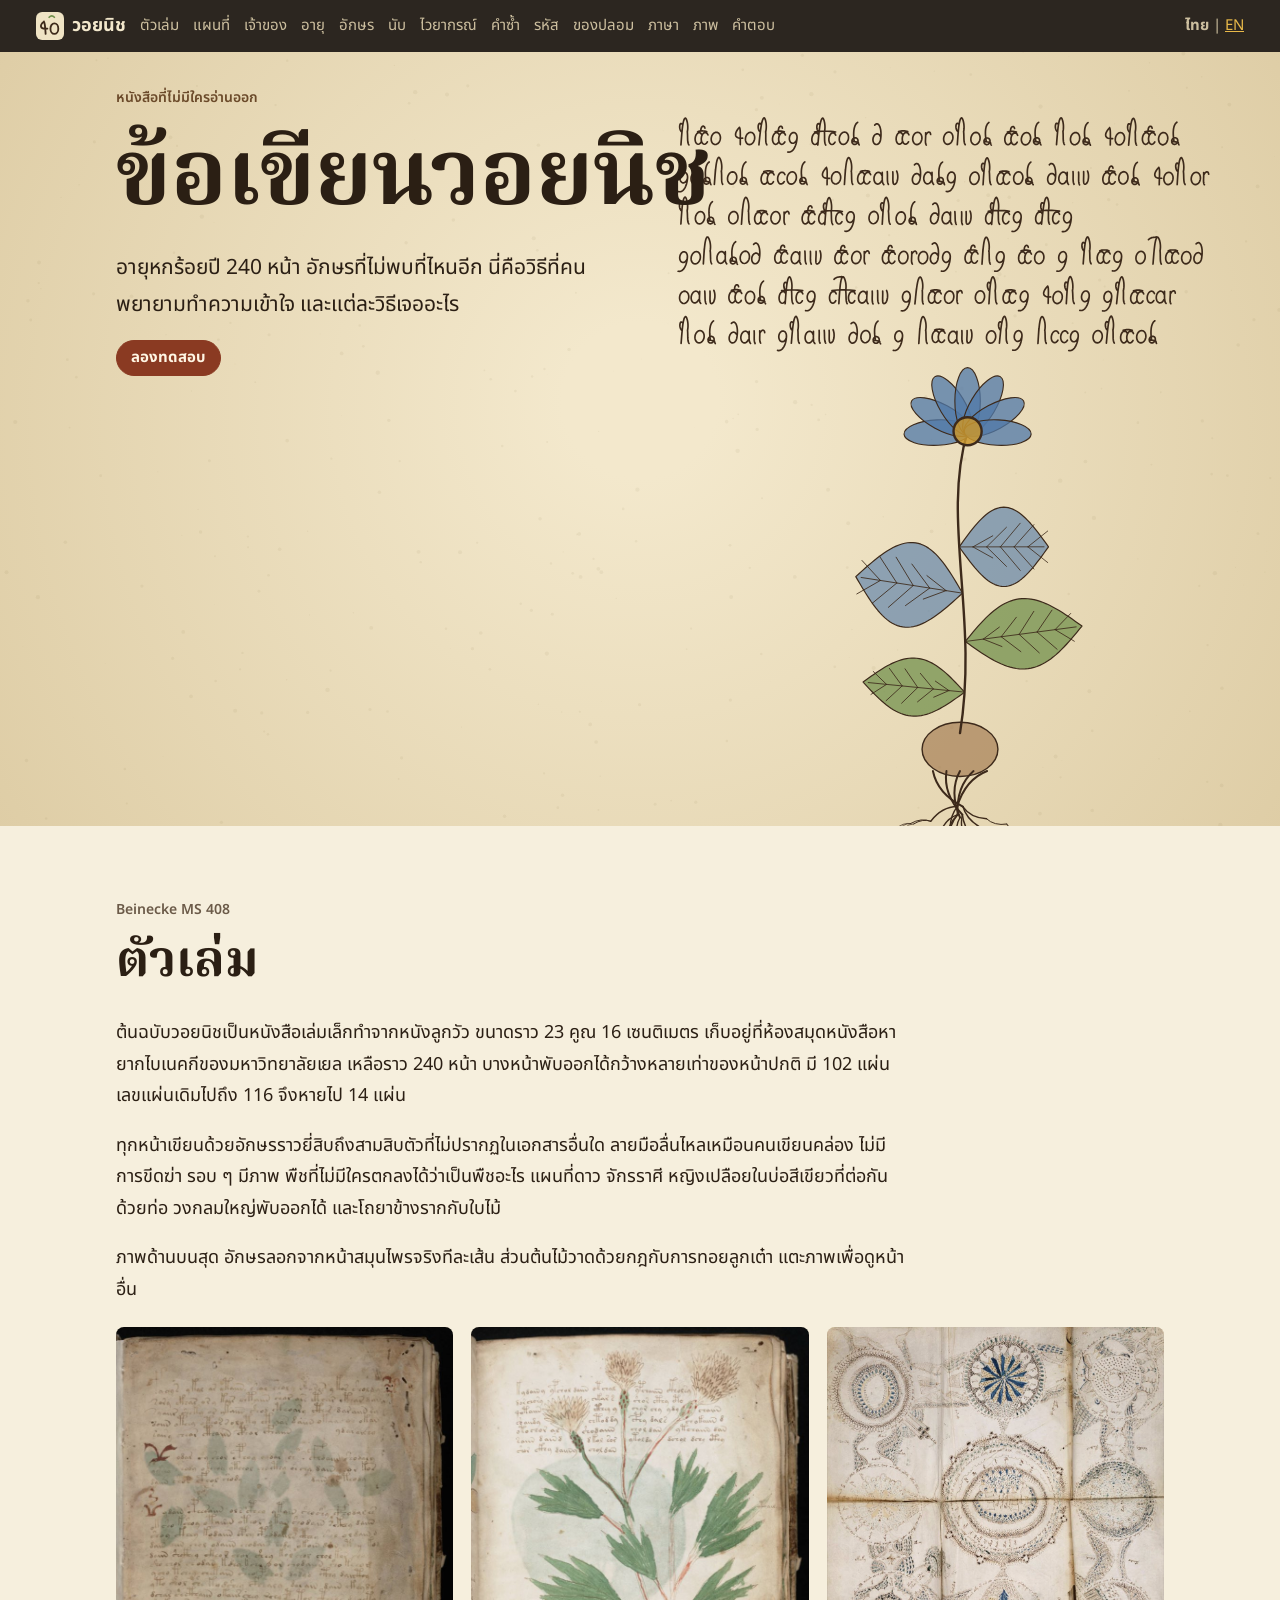
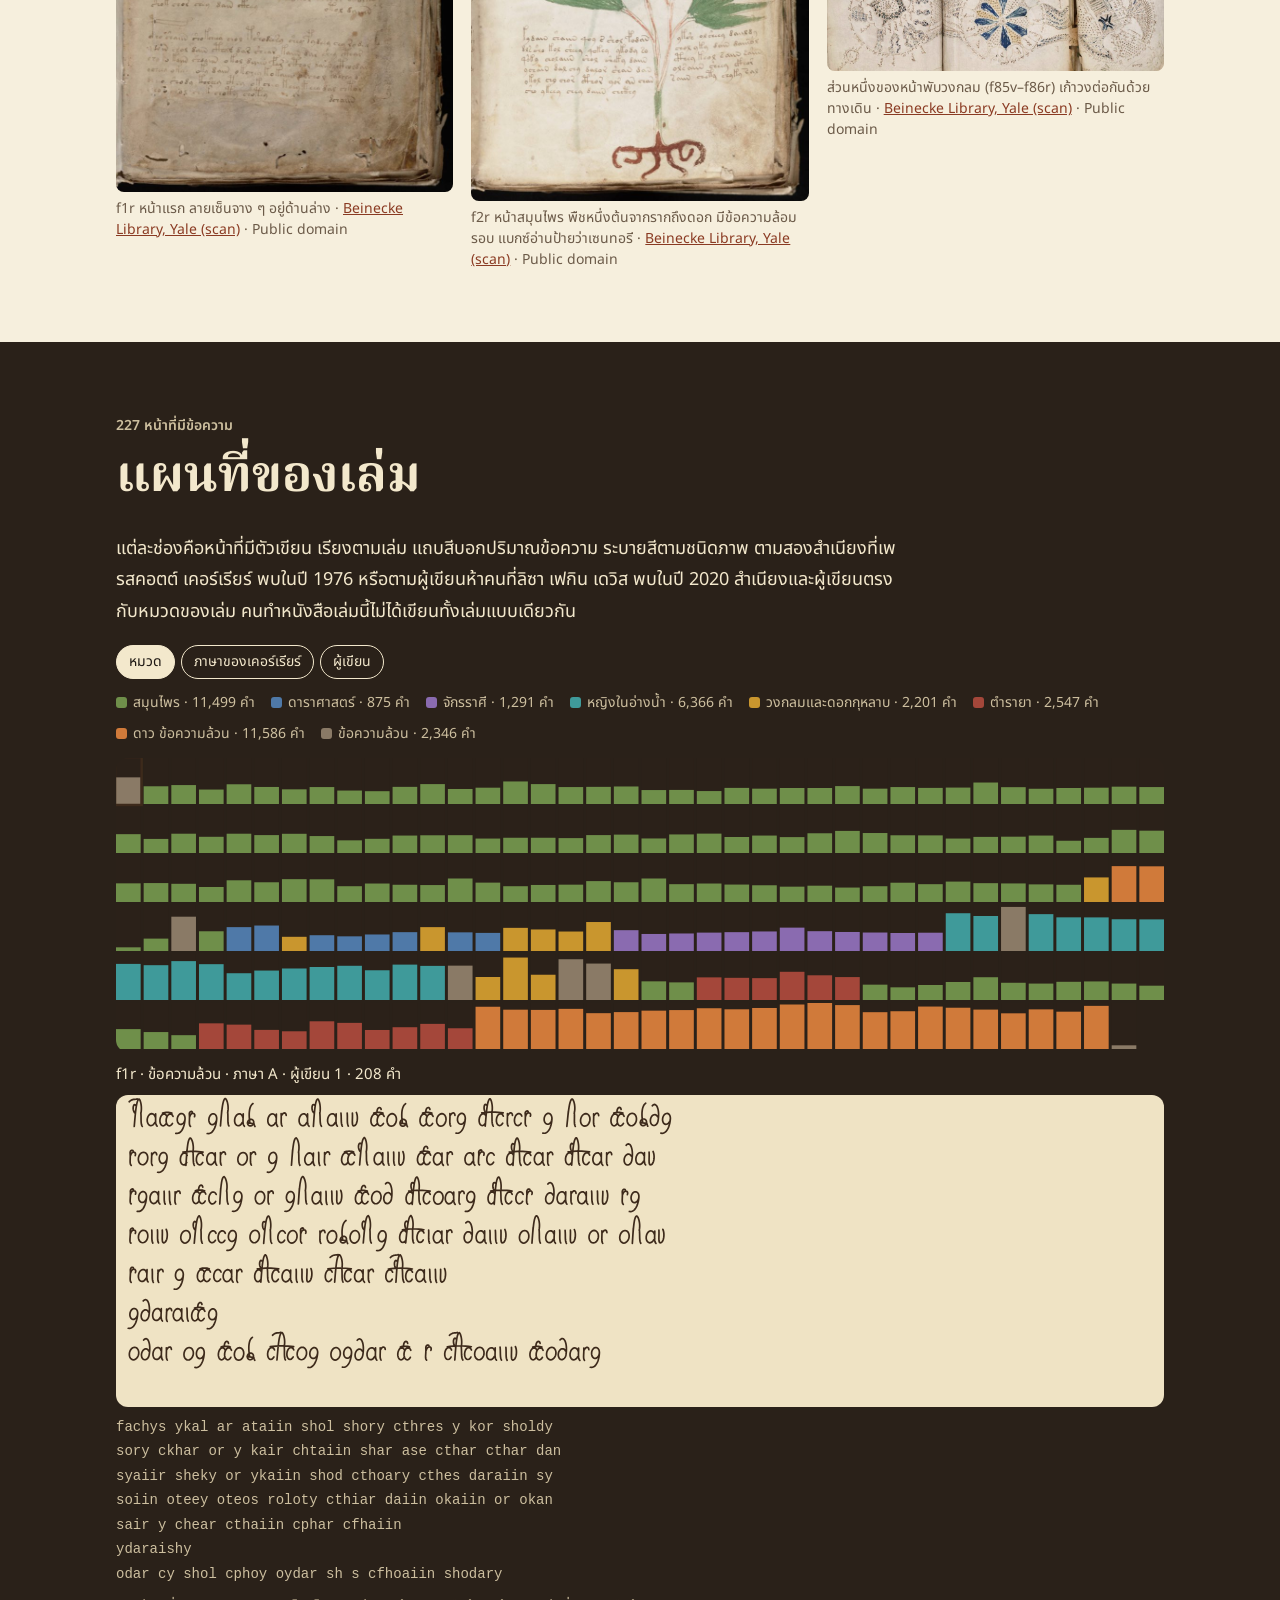
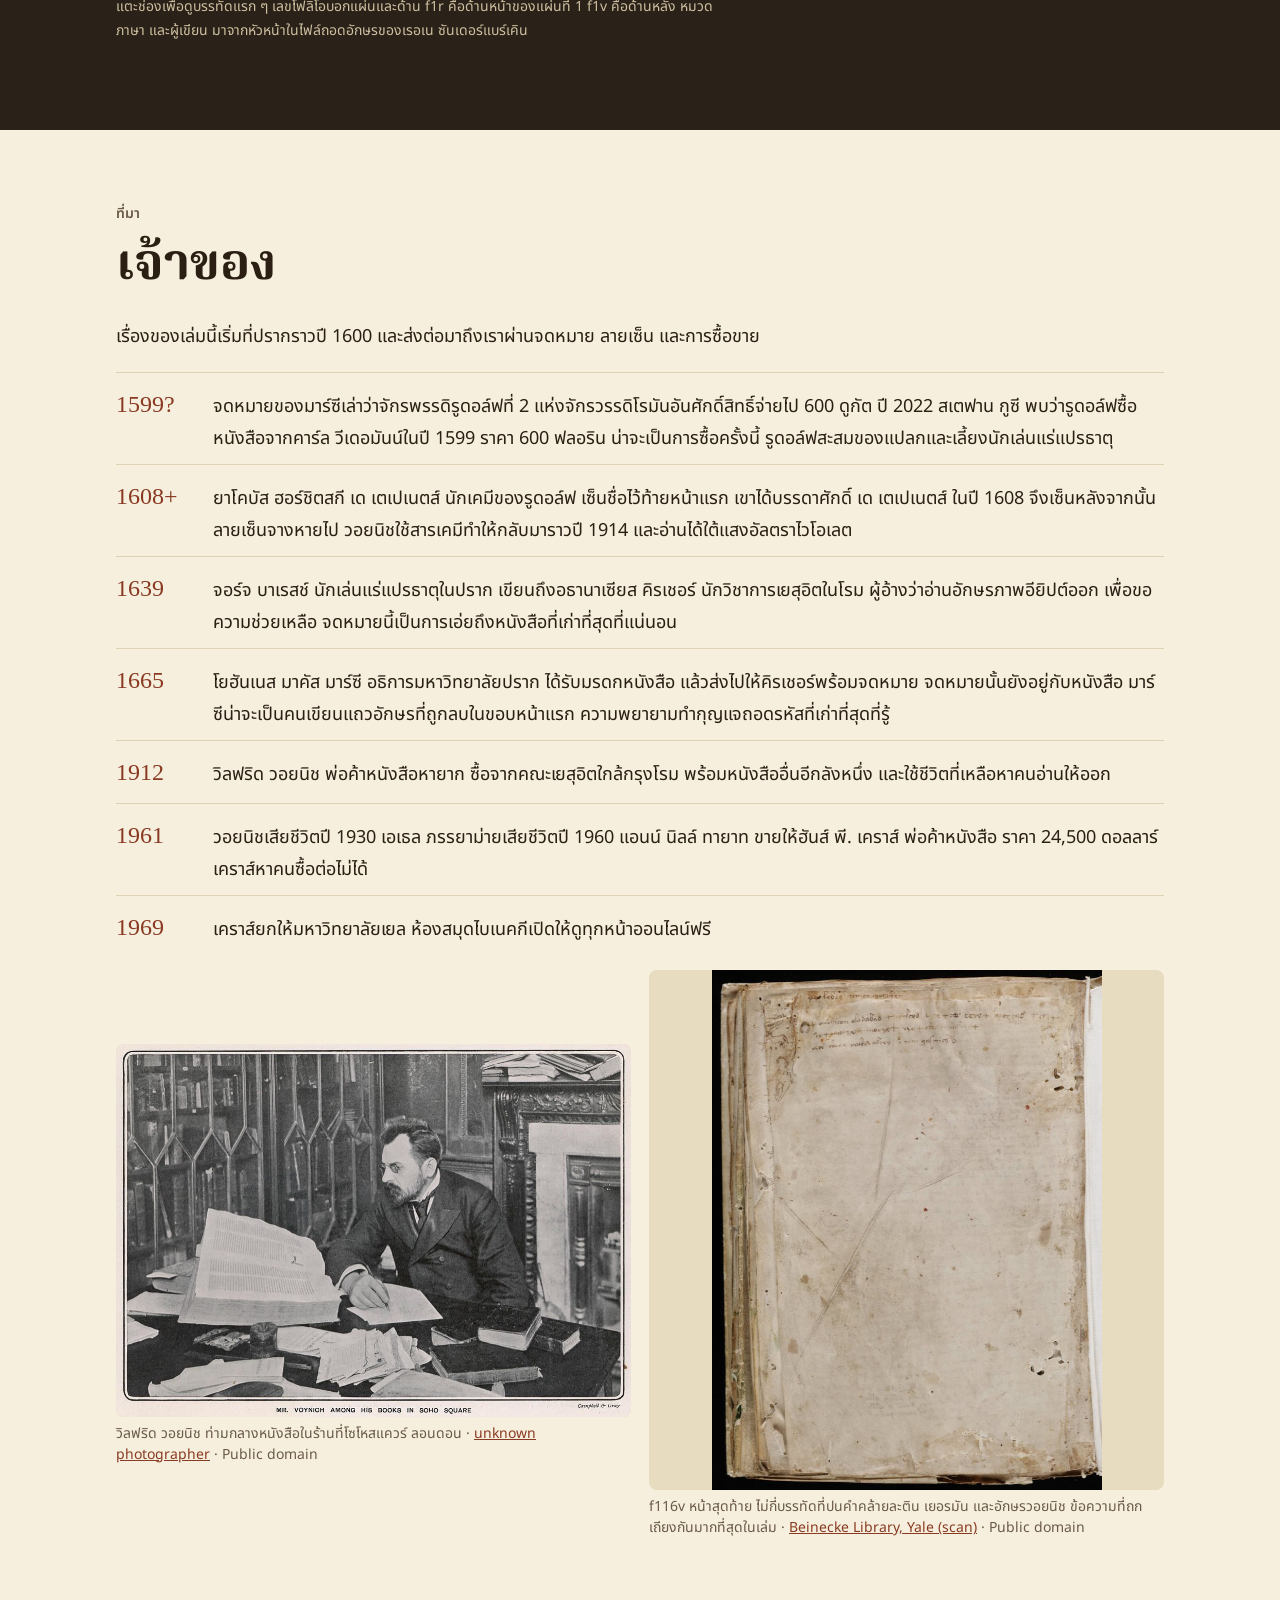
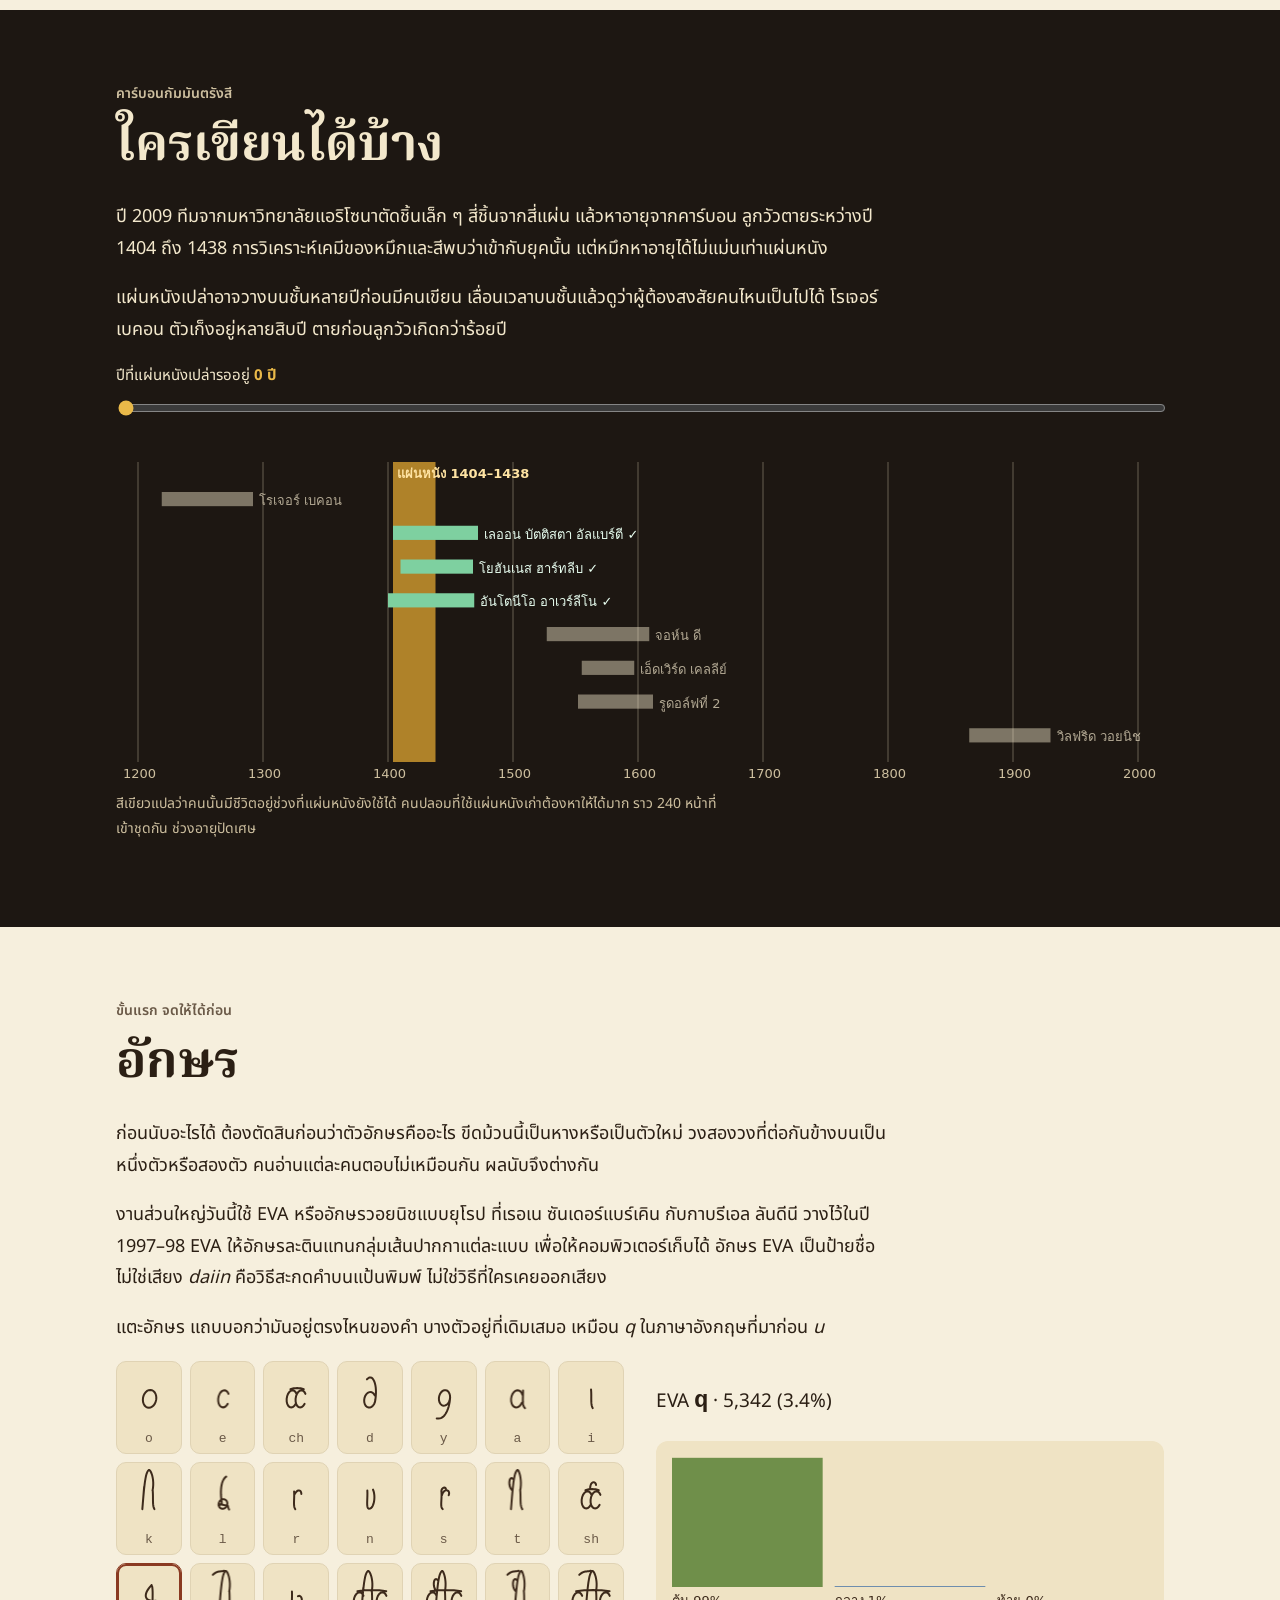
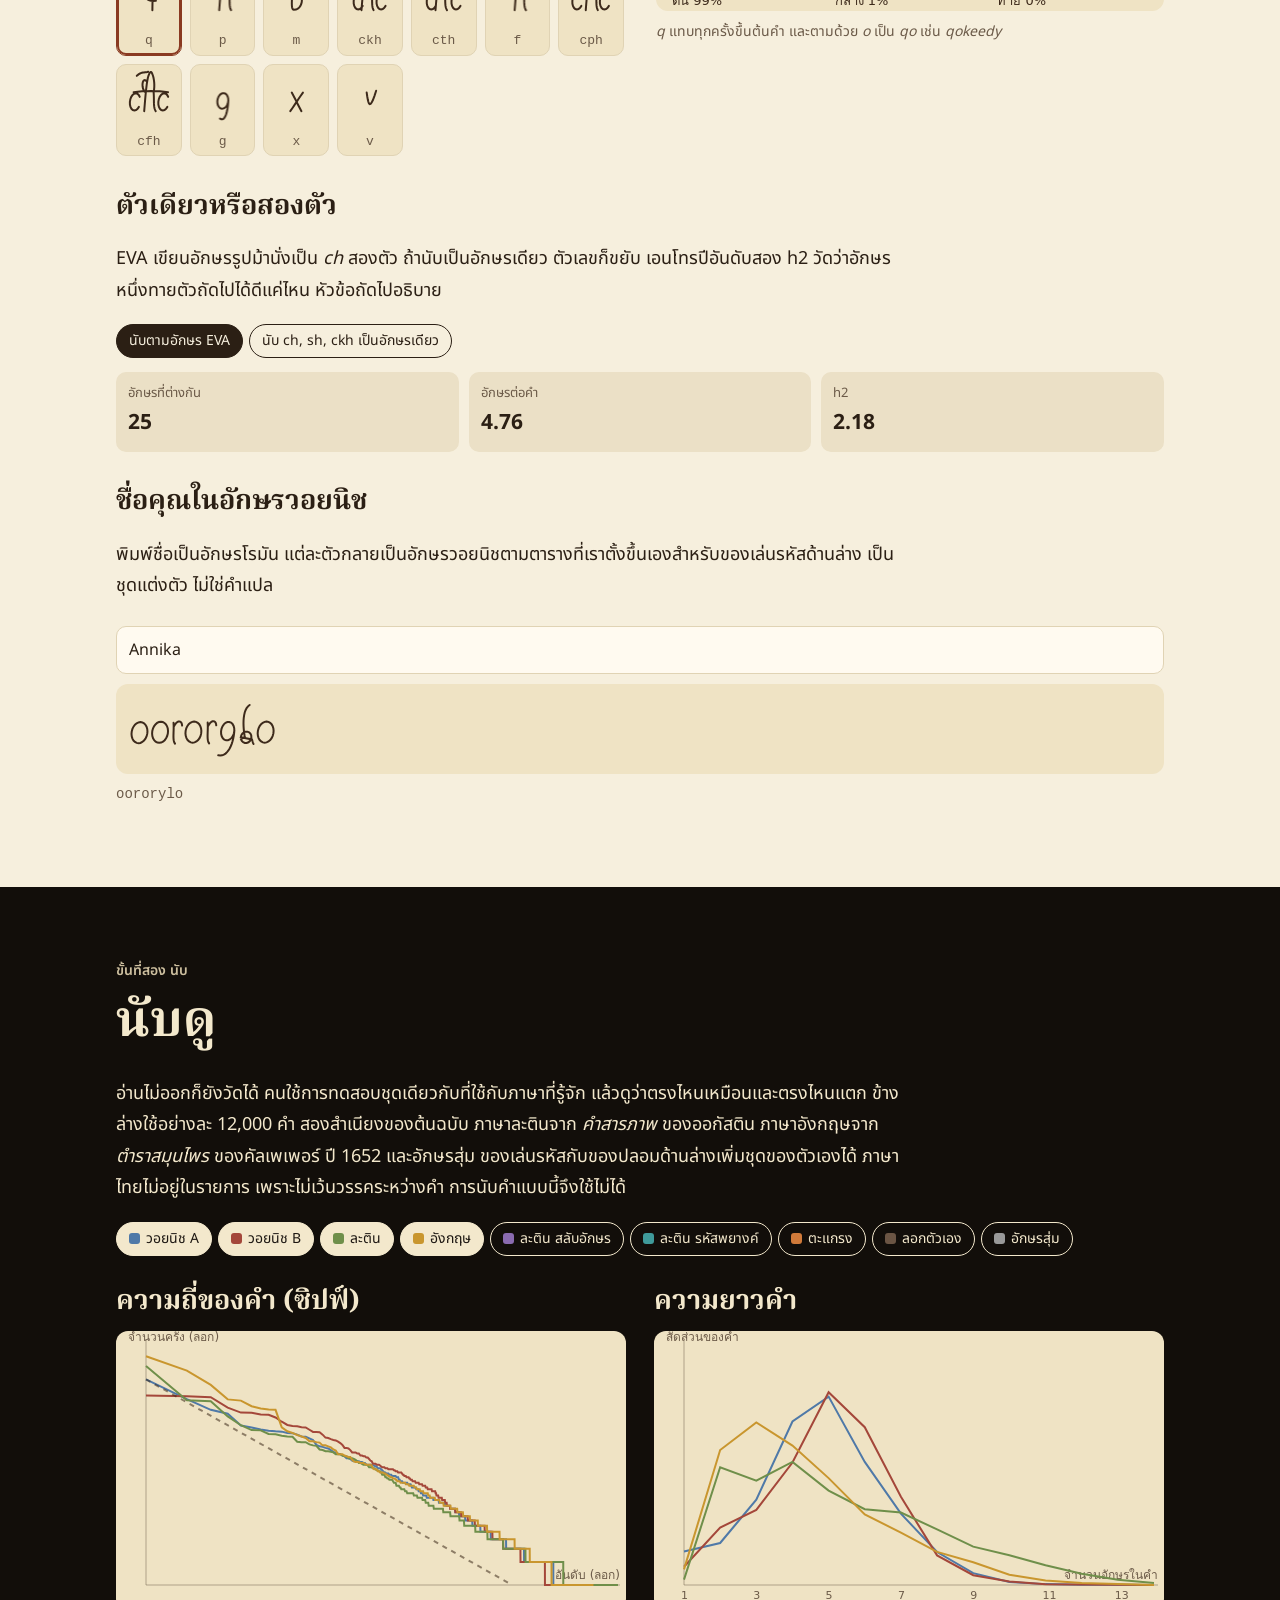
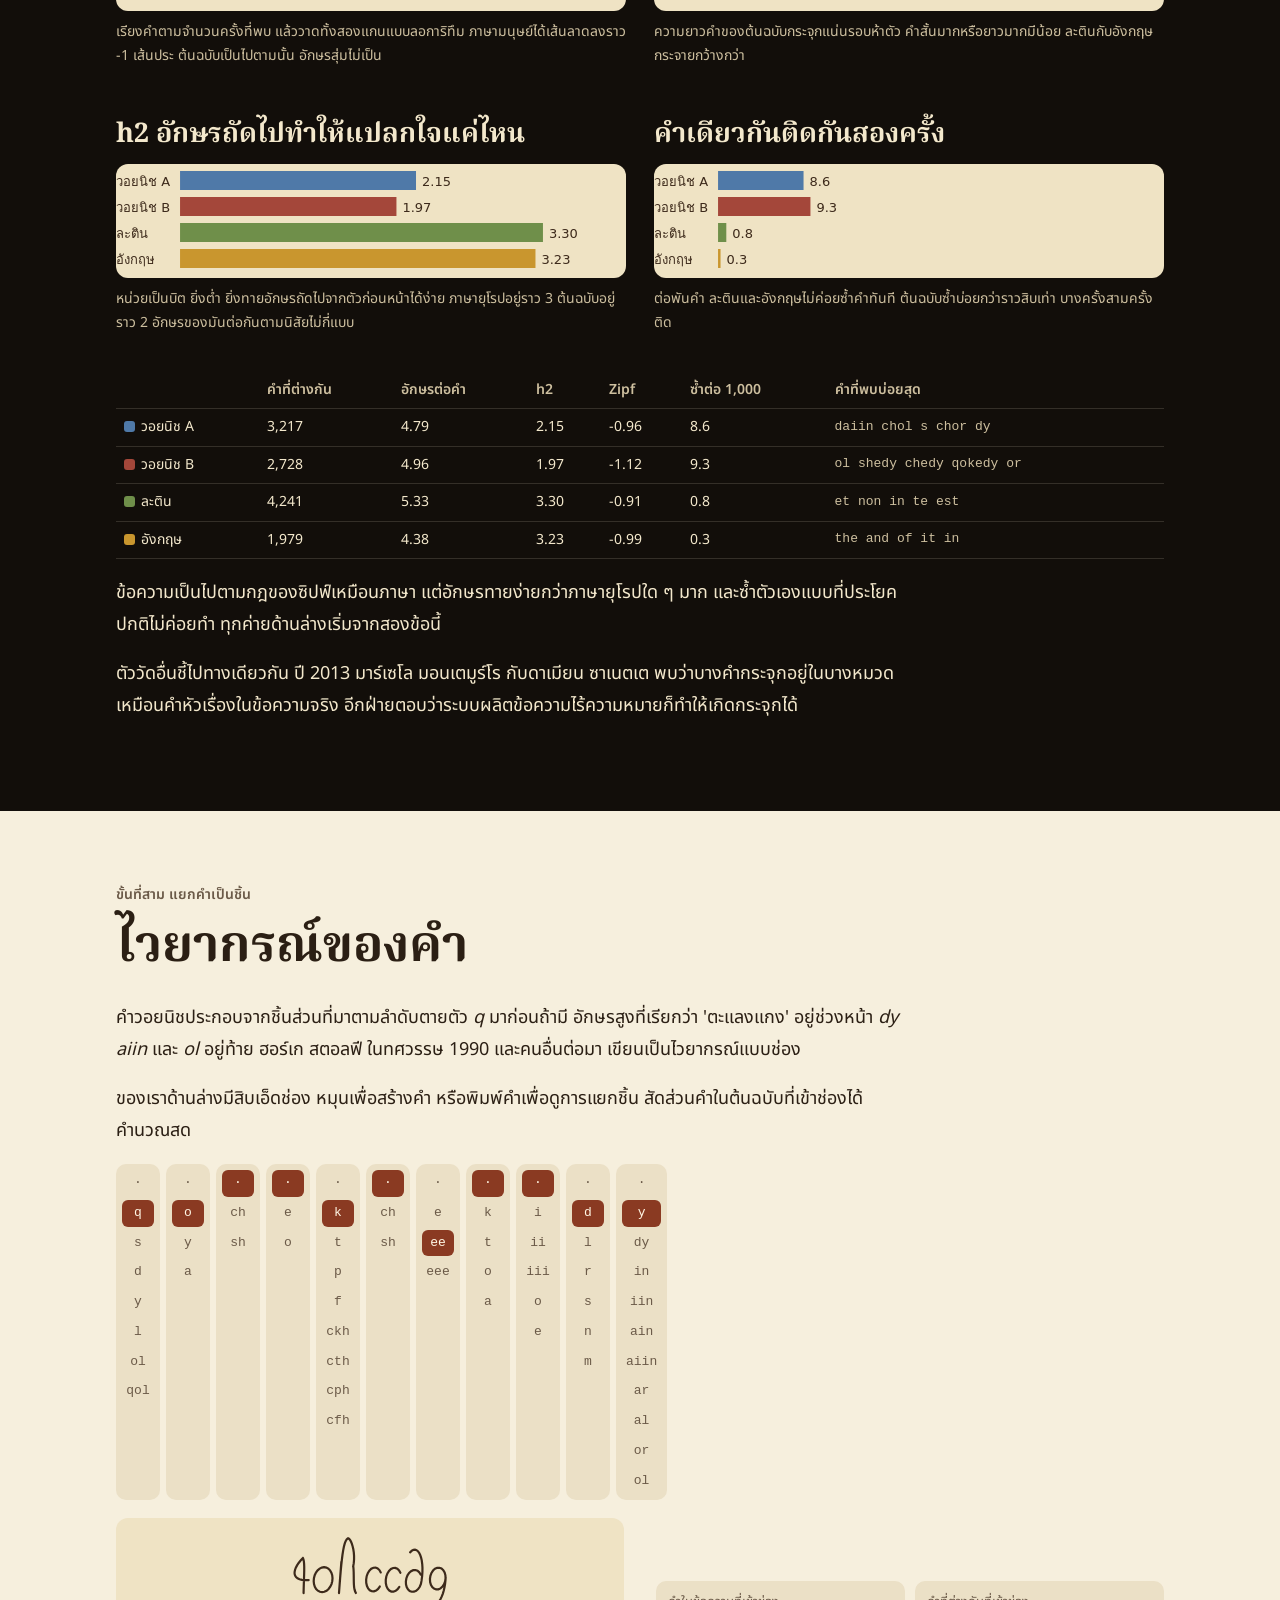
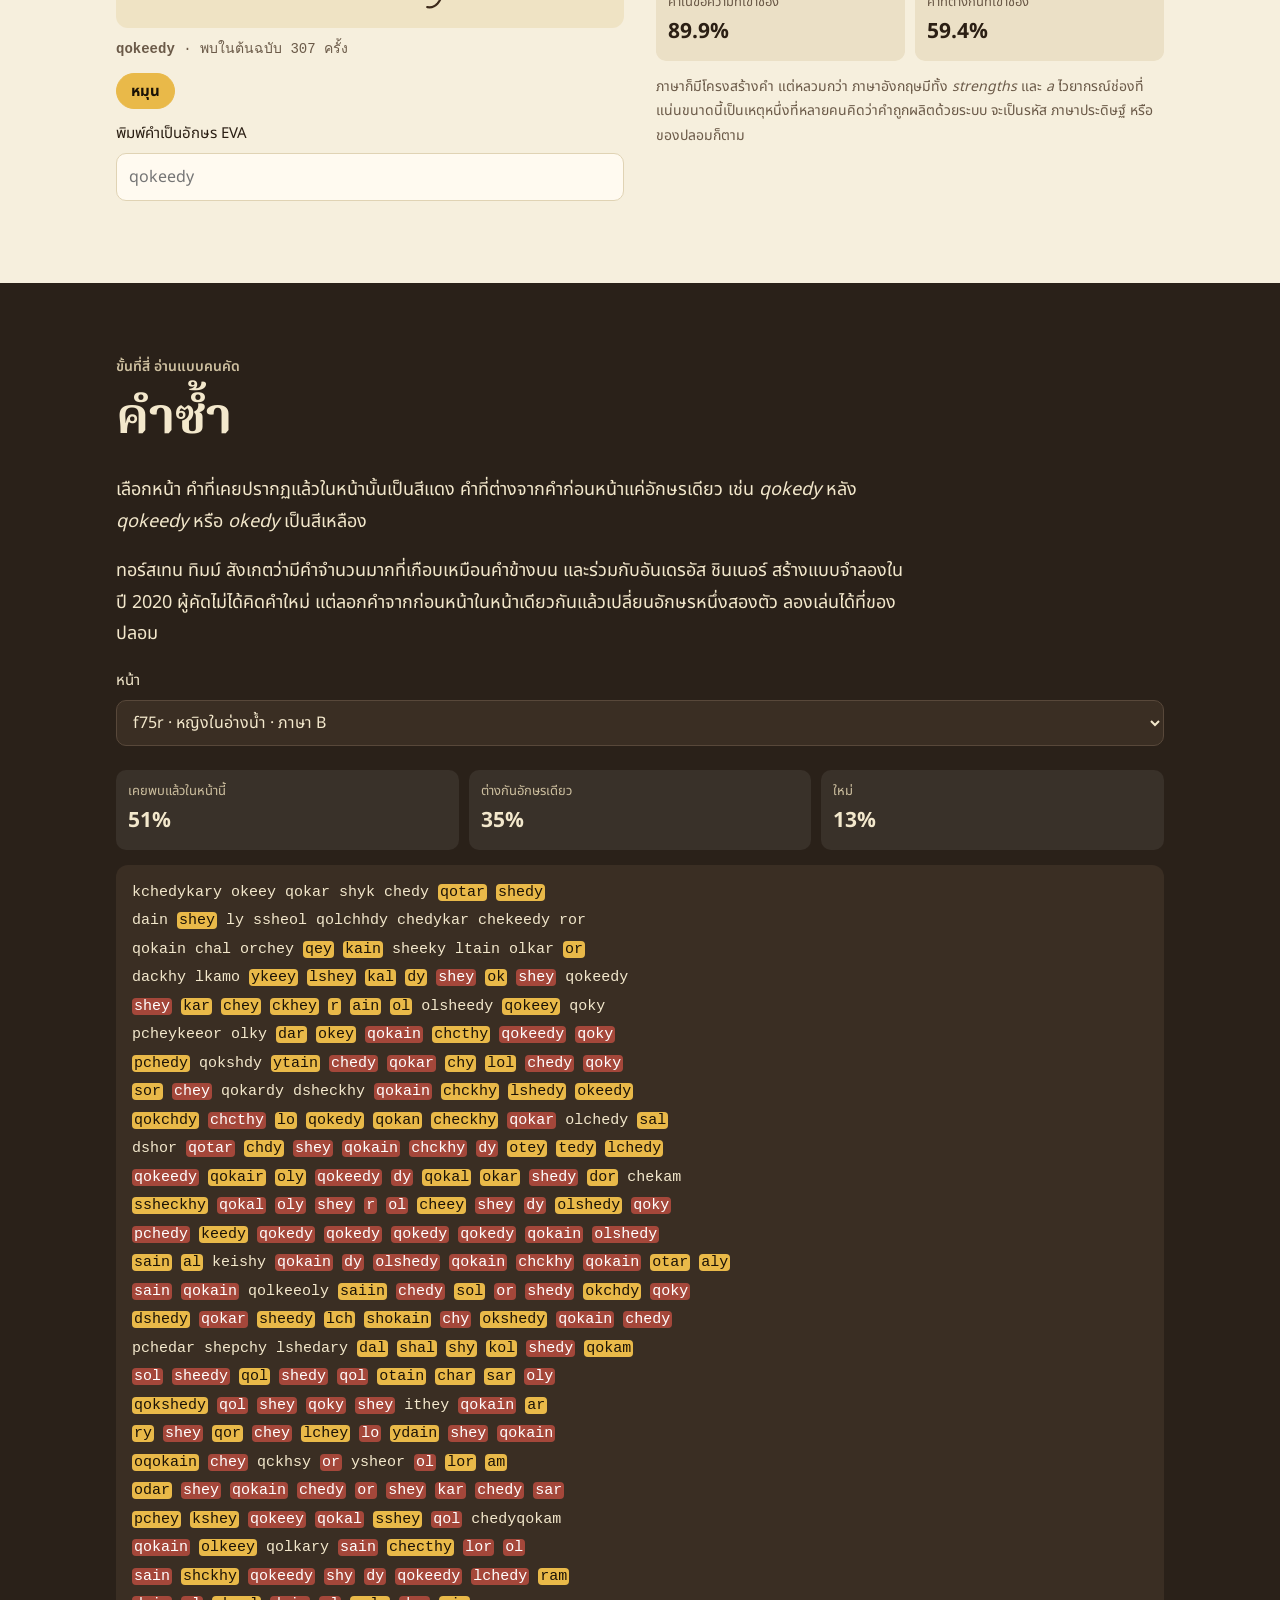
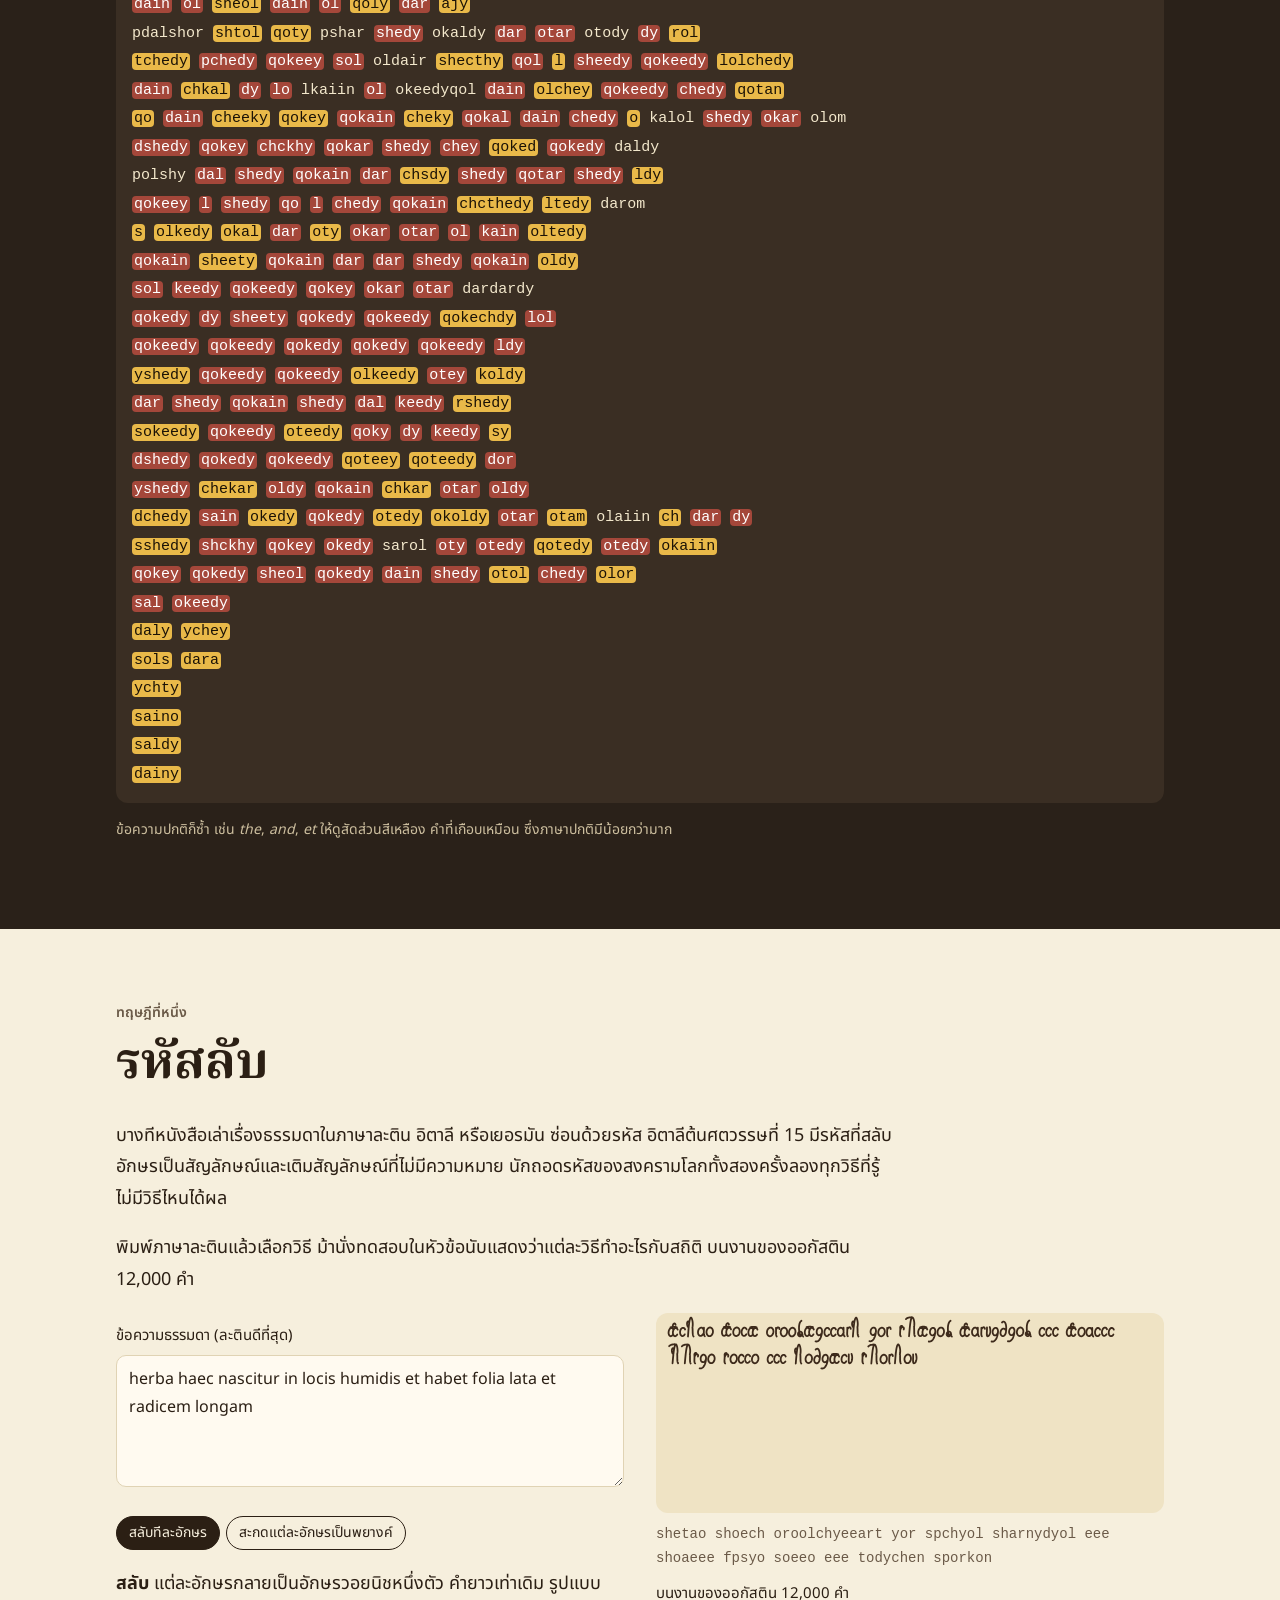
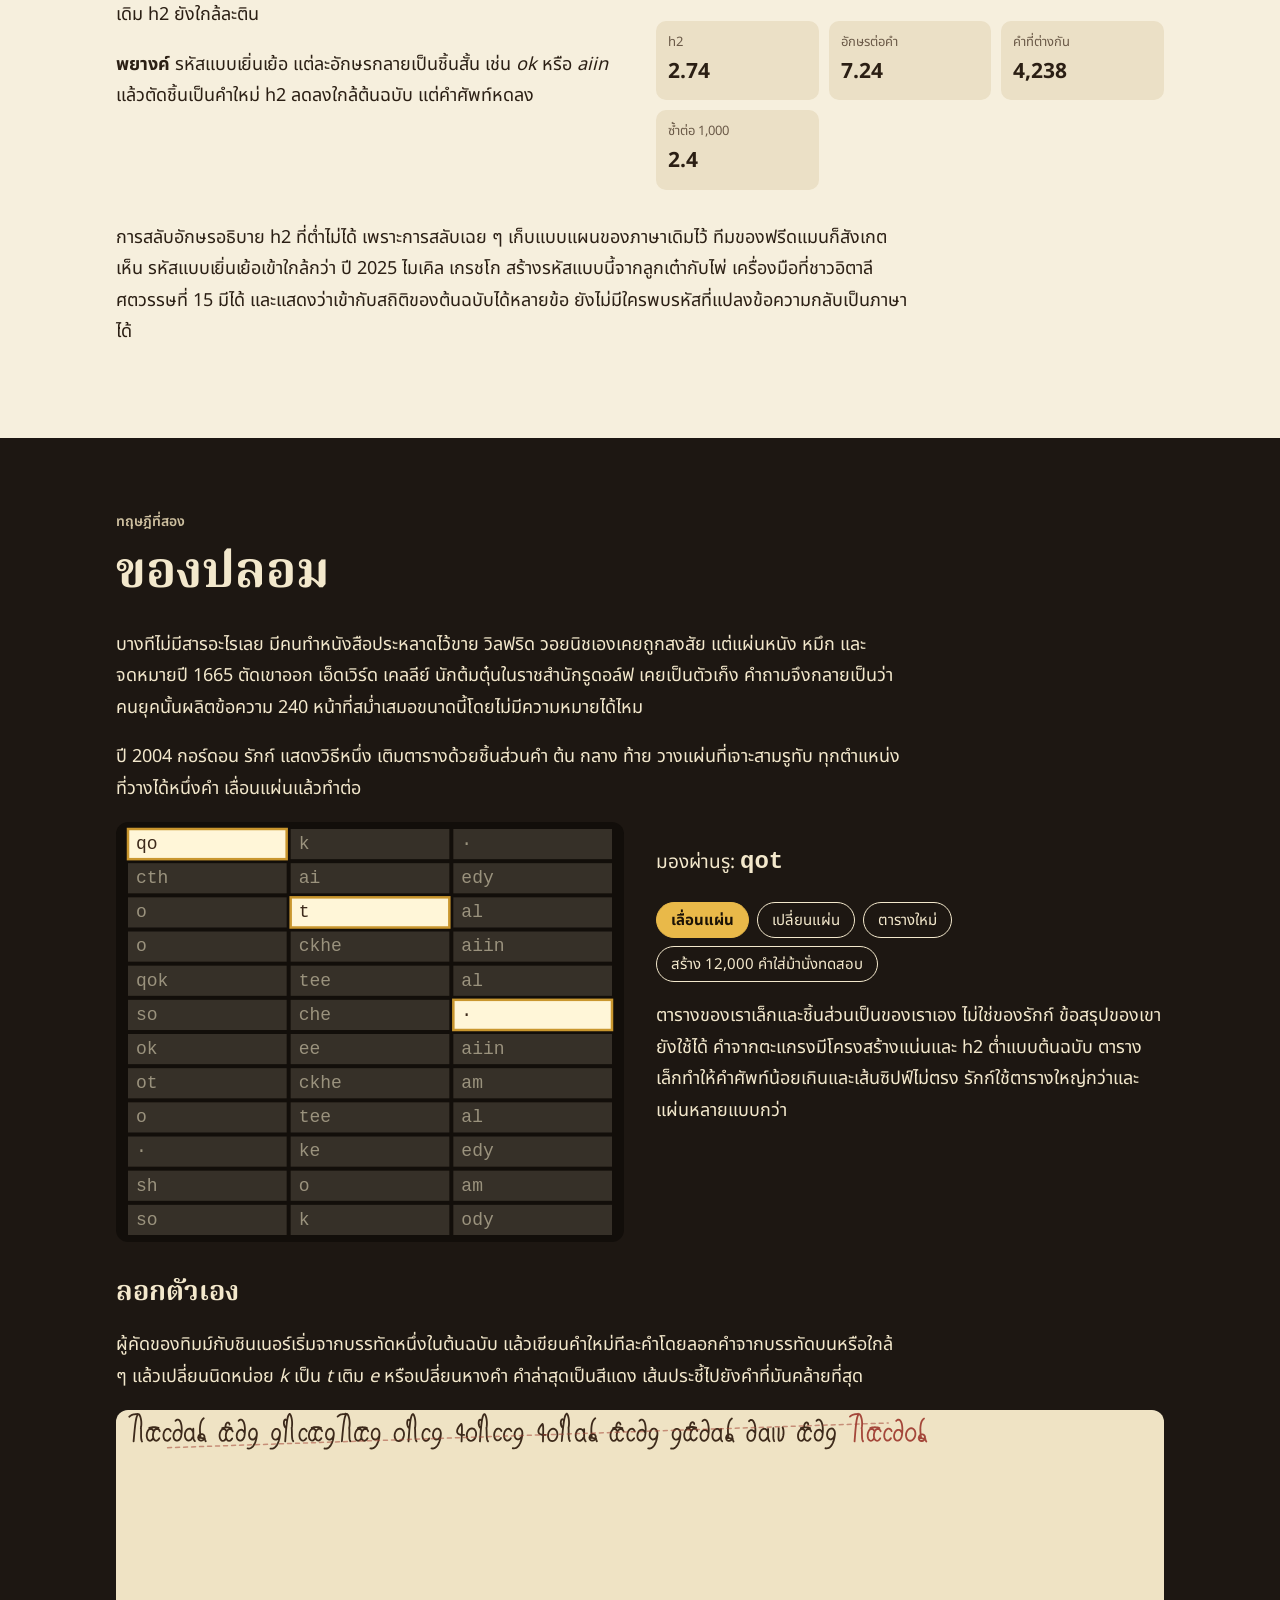
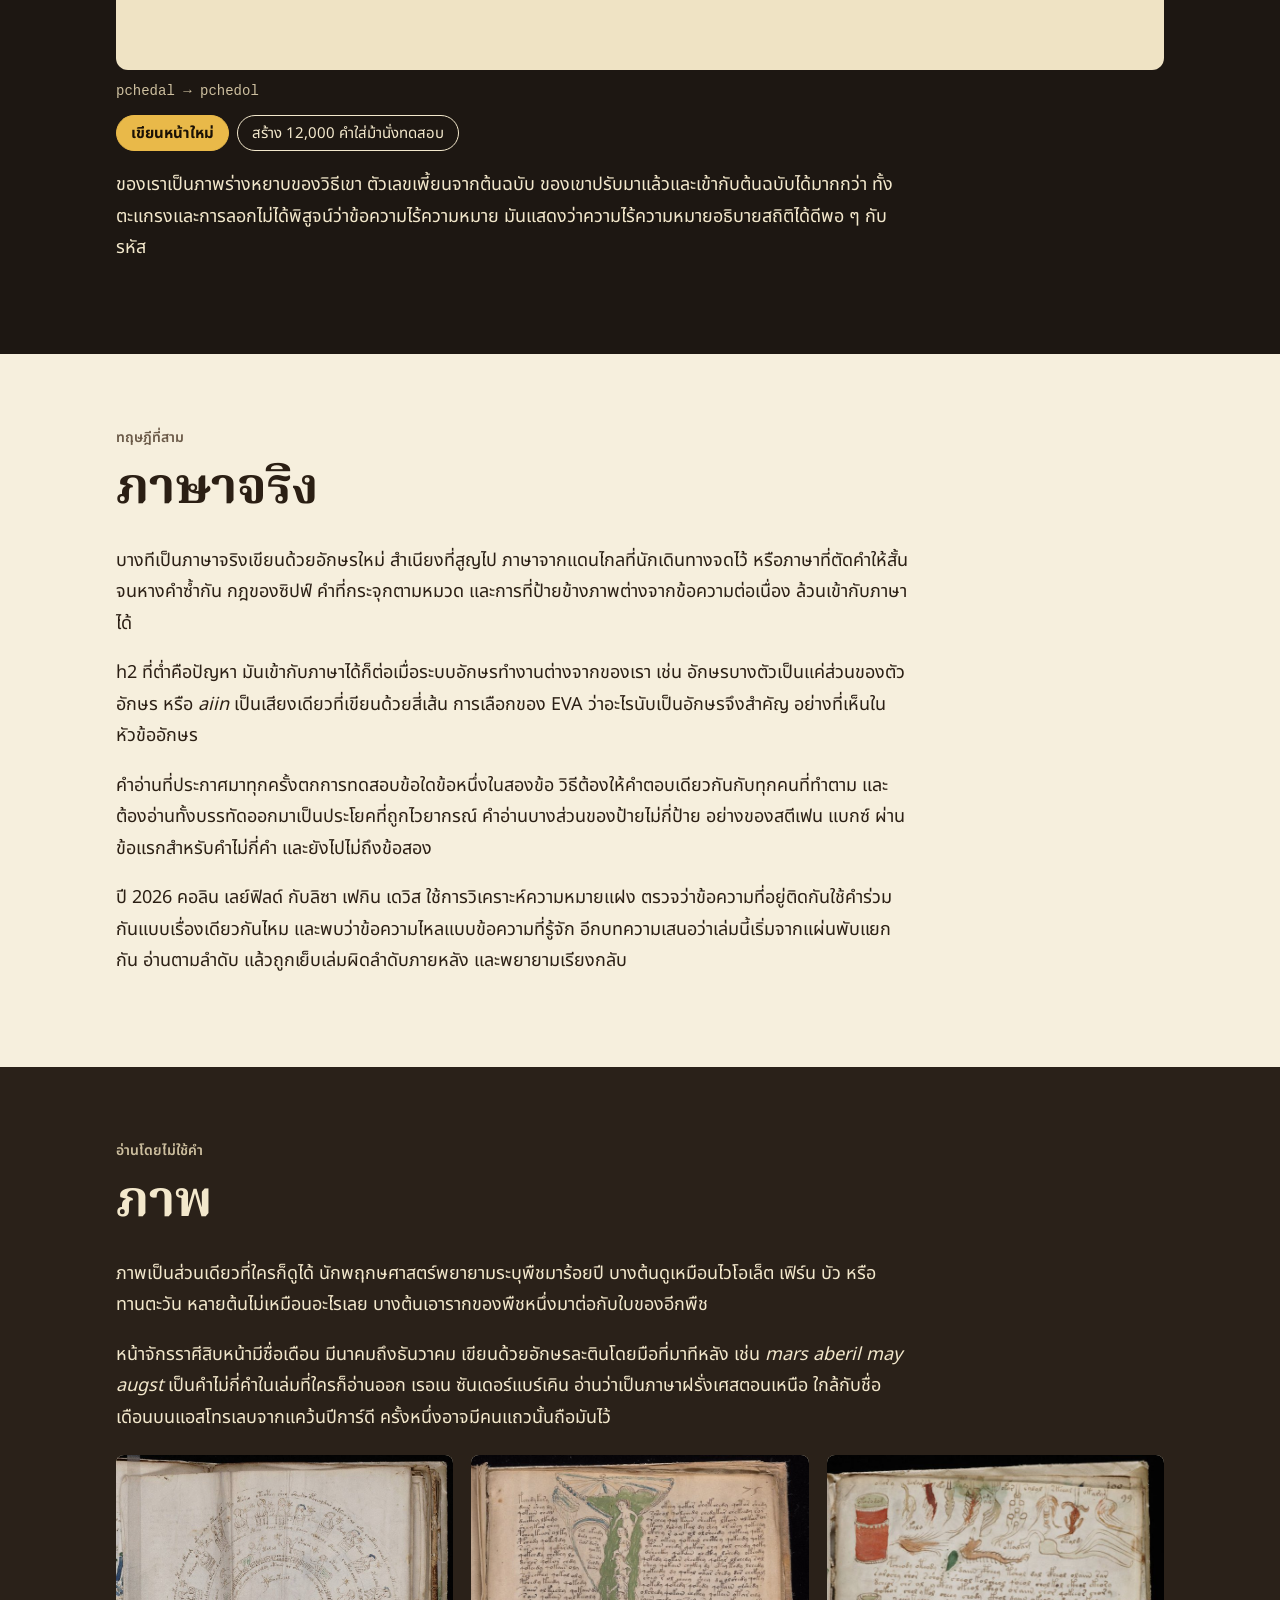
==== commit 7e303e6e: "Share cards: own card, size and alt text on each page Co-Authored-By: Claude Sonnet 5.5 <noreply@ant" ====
--- a/docs/th/index.html
+++ b/docs/th/index.html
@@ -9,11 +9,11 @@
 <link rel="alternate" hreflang="en" href="https://nanobotco.github.io/voynich/"><link rel="alternate" hreflang="th" href="https://nanobotco.github.io/voynich/th/"><link rel="alternate" hreflang="x-default" href="https://nanobotco.github.io/voynich/">
 <meta property="og:type" content="website"><meta property="og:site_name" content="The Voynich Manuscript · ข้อเขียนวอยนิช">
 <meta property="og:title" content="ข้อเขียนวอยนิช"><meta property="og:description" content="คนพยายามอ่านต้นฉบับวอยนิชอย่างไร หนังสือศตวรรษที่ 15 ในอักษรที่ไม่มีใครอ่านออก ตัวหนังสือ เจ้าของ อายุ และการทดสอบที่คนใช้กับข้อความ พร้อมของเล่นสด การถอดอักษร นับคำ ไวยากรณ์คำ คำซ้ำ รหัส และของปลอม ภาษาไทยและอังกฤษ"><meta property="og:url" content="https://nanobotco.github.io/voynich/th/">
-<meta property="og:image" content="https://nanobotco.github.io/voynich/card.jpg"><meta property="og:image:secure_url" content="https://nanobotco.github.io/voynich/card.jpg"><meta property="og:image:type" content="image/jpeg">
+<meta property="og:image" content="https://nanobotco.github.io/voynich/card-th.jpg"><meta property="og:image:secure_url" content="https://nanobotco.github.io/voynich/card-th.jpg"><meta property="og:image:type" content="image/jpeg">
 <meta property="og:image:width" content="1200"><meta property="og:image:height" content="630">
-<meta property="og:image:alt" content="หน้าอักษรวอยนิชวาดข้างภาพพืชระบายสี พร้อมชื่อ ต้นฉบับวอยนิช">
+<meta property="og:image:alt" content="บัตรแชร์: ข้อเขียนวอยนิช บนพื้นสีกระดาษเก่า">
 <meta property="og:locale" content="th_TH"><meta property="og:locale:alternate" content="en_US">
-<meta name="twitter:card" content="summary_large_image"><meta name="twitter:image" content="https://nanobotco.github.io/voynich/card.jpg">
+<meta name="twitter:card" content="summary_large_image"><meta name="twitter:image" content="https://nanobotco.github.io/voynich/card-th.jpg">
 <link rel="icon" href="../icon.svg" type="image/svg+xml">
 <link rel="alternate" type="text/plain" href="https://nanobotco.github.io/voynich/llms.txt" title="llms.txt">
 <link rel="preconnect" href="https://fonts.googleapis.com"><link rel="preconnect" href="https://fonts.gstatic.com" crossorigin>
